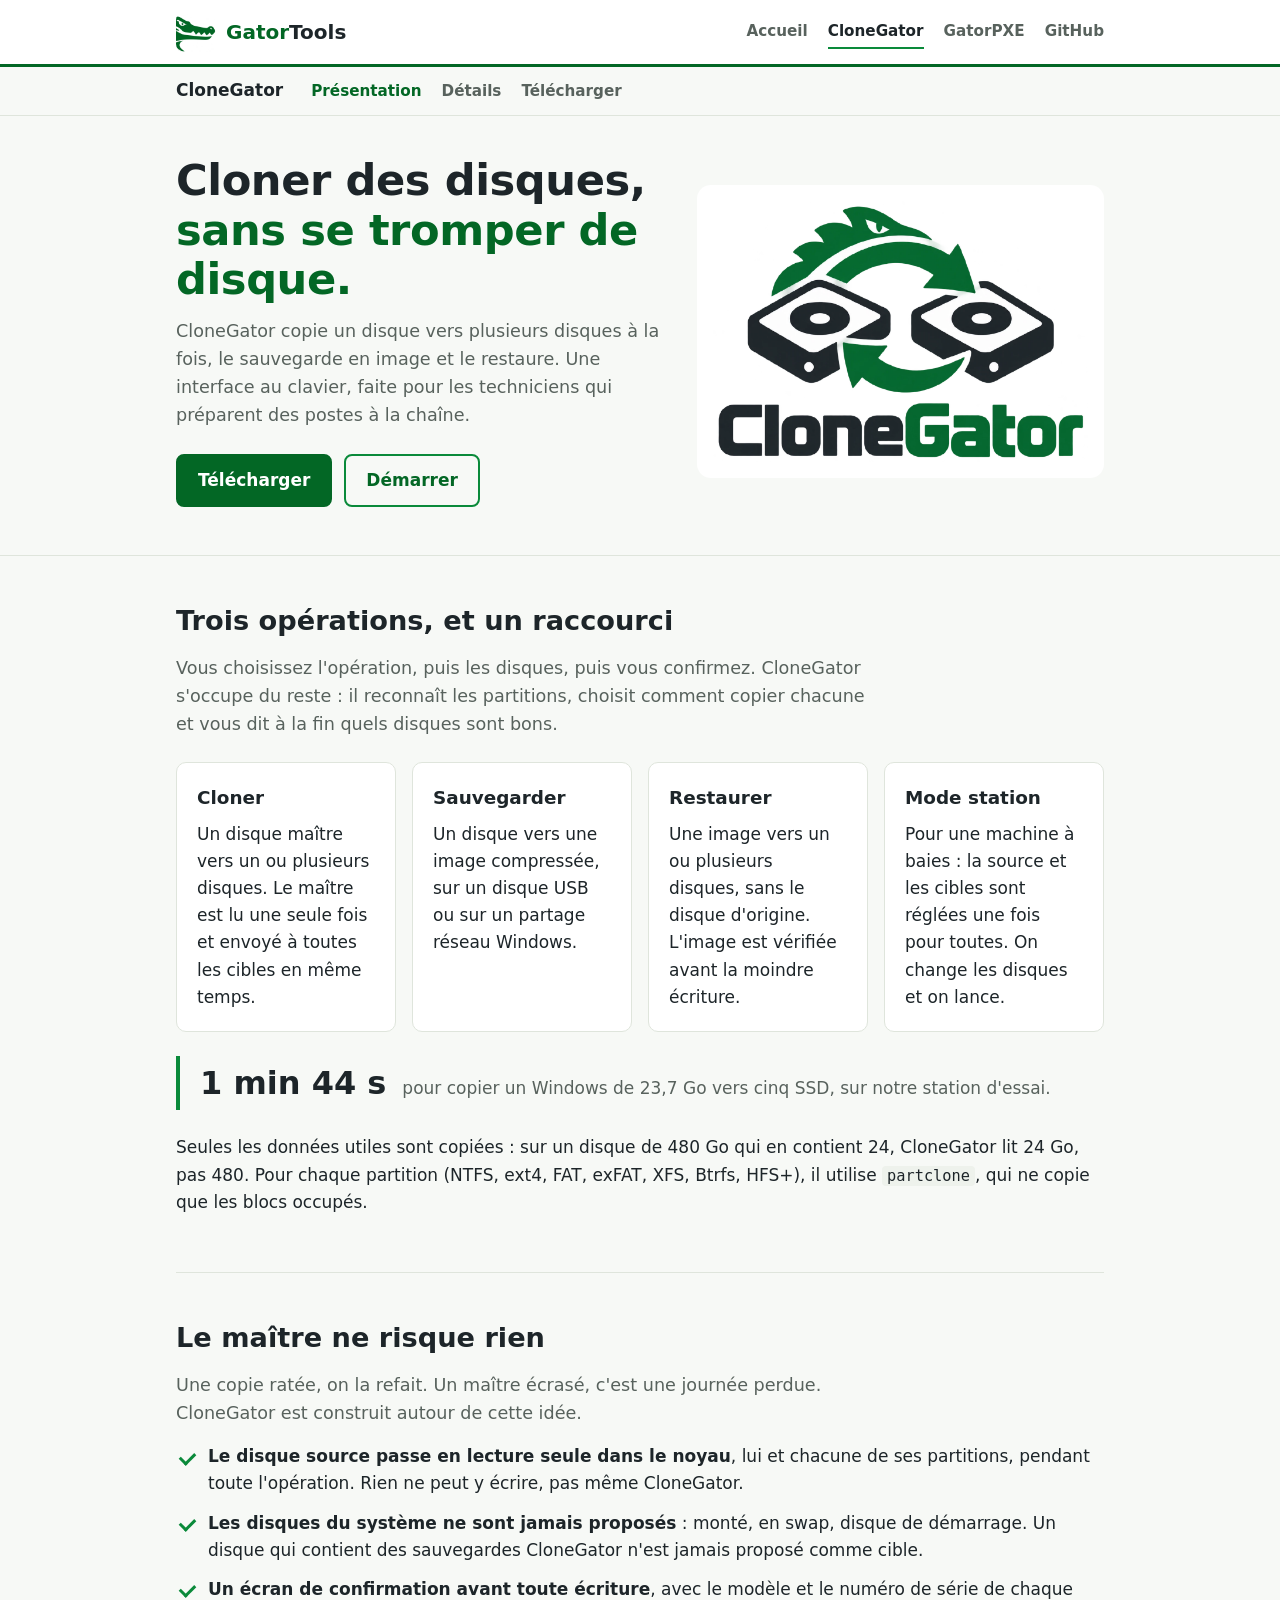
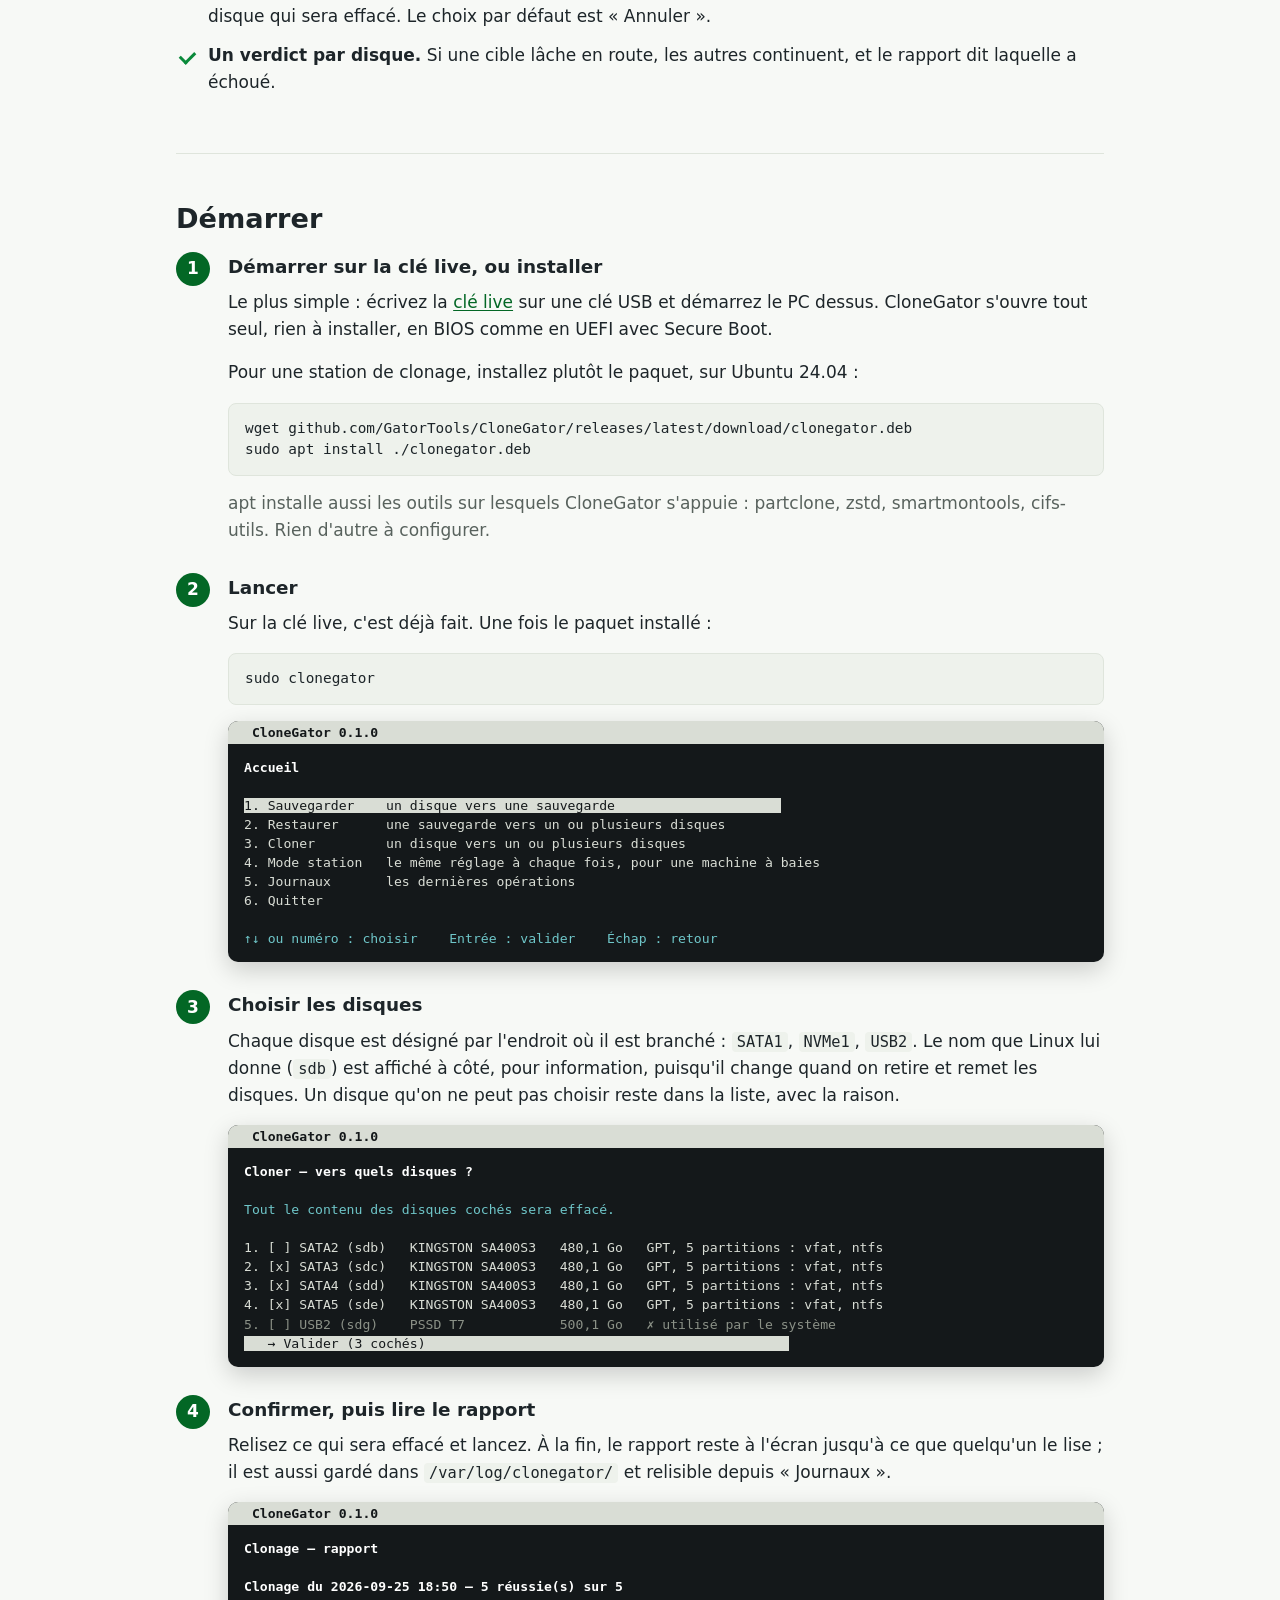
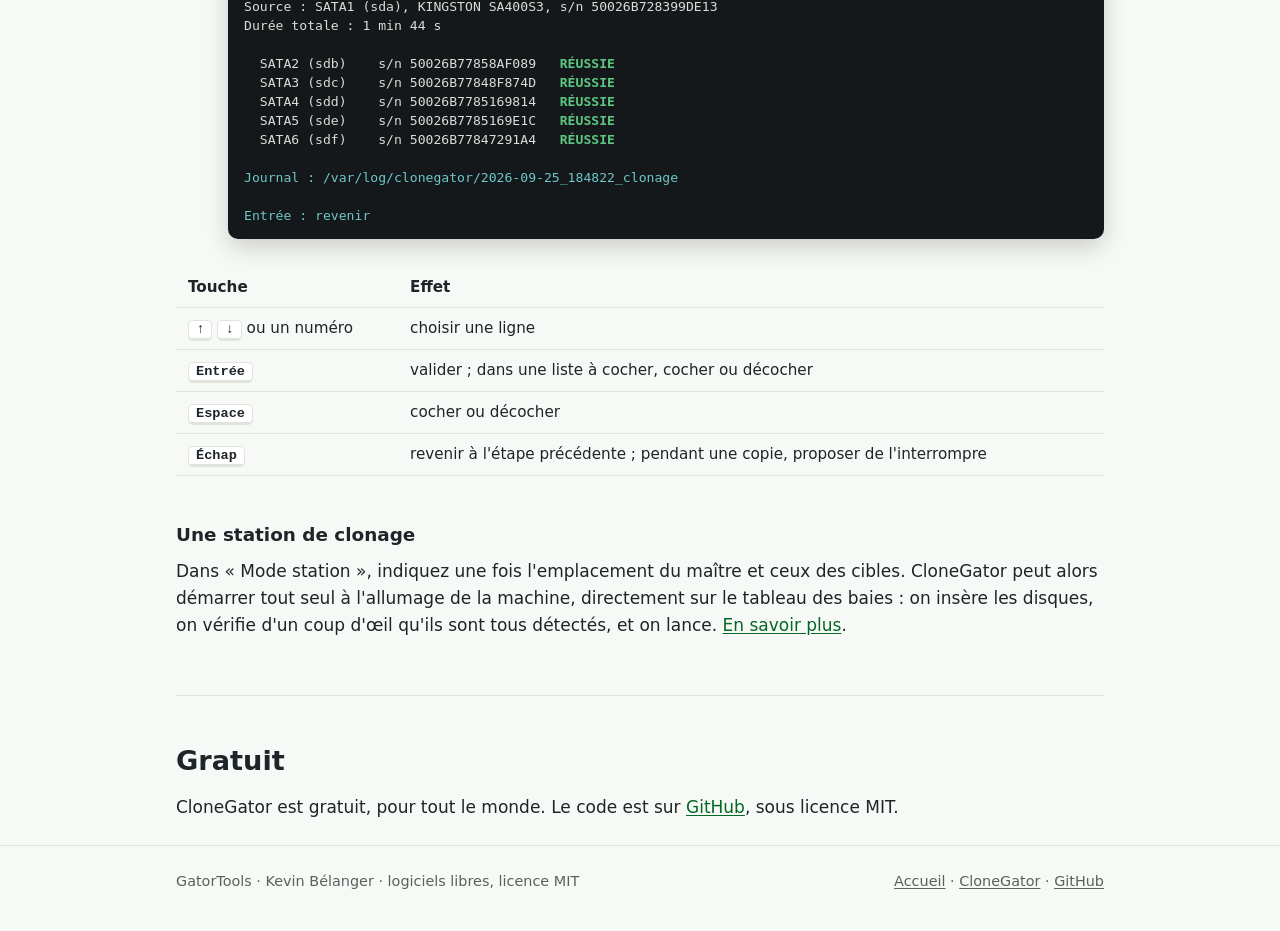
==== clonegator/index.html @ d568991c "Site de GatorTools : accueil de l'organisation et pages de CloneGator Reprend le site de CloneGator " ====
<!doctype html>
<html lang="fr">
<head>
  <meta charset="utf-8">
  <meta name="viewport" content="width=device-width, initial-scale=1">
  <title>CloneGator</title>
  <meta name="description" content="Cloner, sauvegarder et restaurer des disques sous Linux. Plusieurs cibles à la fois, seules les données utiles copiées, le disque source protégé en lecture seule. Gratuit.">
  <meta property="og:title" content="CloneGator">
  <meta property="og:description" content="Cloner, sauvegarder et restaurer des disques, sans se tromper de disque.">
  <meta property="og:image" content="https://gatortools.github.io/img/clonegator.png">
  <link rel="icon" href="../img/icone.png">
  <link rel="stylesheet" href="../style.css">
</head>
<body>

<header class="entete">
  <div class="conteneur">
    <a class="marque" href=".././"><img src="../img/icone.png" alt=""><span><span class="vert">Gator</span>Tools</span></a>
    <nav class="navigation">
      <a href=".././">Accueil</a>
      <a href="../clonegator/" aria-current="page">CloneGator</a>
      <a href=".././#gatorpxe">GatorPXE</a>
      <a href="https://github.com/GatorTools">GitHub</a>
    </nav>
  </div>
</header>
<div class="sous-nav">
  <div class="conteneur">
    <strong>CloneGator</strong>
    <a href="./" aria-current="page">Présentation</a>
    <a href="details.html">Détails</a>
    <a href="telecharger.html">Télécharger</a>
  </div>
</div>

<div class="accroche">
  <div class="conteneur">
    <div>
      <h1>Cloner des disques,<br><em>sans se tromper de disque.</em></h1>
      <p>CloneGator copie un disque vers plusieurs disques à la fois, le sauvegarde
      en image et le restaure. Une interface au clavier, faite pour les techniciens
      qui préparent des postes à la chaîne.</p>
      <div class="boutons">
        <a class="bouton plein" href="telecharger.html">Télécharger</a>
        <a class="bouton" href="#demarrer">Démarrer</a>
      </div>
    </div>
    <div class="plaque"><img src="../img/clonegator.png" width="640" height="445" alt="Logo de CloneGator : deux disques et une flèche circulaire, sous la crête d'un alligator"></div>
  </div>
</div>

<main class="conteneur">

  <section>
    <h2>Trois opérations, et un raccourci</h2>
    <p class="intro">Vous choisissez l'opération, puis les disques, puis vous confirmez.
    CloneGator s'occupe du reste : il reconnaît les partitions, choisit comment copier
    chacune et vous dit à la fin quels disques sont bons.</p>

    <div class="grille">
      <div class="carte">
        <h3>Cloner</h3>
        <p>Un disque maître vers un ou plusieurs disques. Le maître est lu une seule
        fois et envoyé à toutes les cibles en même temps.</p>
      </div>
      <div class="carte">
        <h3>Sauvegarder</h3>
        <p>Un disque vers une image compressée, sur un disque USB ou sur un partage
        réseau Windows.</p>
      </div>
      <div class="carte">
        <h3>Restaurer</h3>
        <p>Une image vers un ou plusieurs disques, sans le disque d'origine.
        L'image est vérifiée avant la moindre écriture.</p>
      </div>
      <div class="carte">
        <h3>Mode station</h3>
        <p>Pour une machine à baies : la source et les cibles sont réglées une fois
        pour toutes. On change les disques et on lance.</p>
      </div>
    </div>

    <div class="chiffre">
      <strong>1 min 44 s</strong>
      <span>pour copier un Windows de 23,7 Go vers cinq SSD, sur notre station d'essai.</span>
    </div>
    <p>Seules les données utiles sont copiées : sur un disque de 480 Go qui en contient 24,
    CloneGator lit 24 Go, pas 480. Pour chaque partition (NTFS, ext4, FAT, exFAT, XFS,
    Btrfs, HFS+), il utilise <code>partclone</code>, qui ne copie que les blocs occupés.</p>
  </section>

  <section>
    <h2>Le maître ne risque rien</h2>
    <p class="intro">Une copie ratée, on la refait. Un maître écrasé, c'est une journée
    perdue. CloneGator est construit autour de cette idée.</p>
    <ul class="garanties">
      <li><strong>Le disque source passe en lecture seule dans le noyau</strong>, lui et
      chacune de ses partitions, pendant toute l'opération. Rien ne peut y écrire, pas même
      CloneGator.</li>
      <li><strong>Les disques du système ne sont jamais proposés</strong> : monté, en swap,
      disque de démarrage. Un disque qui contient des sauvegardes CloneGator n'est jamais
      proposé comme cible.</li>
      <li><strong>Un écran de confirmation avant toute écriture</strong>, avec le modèle et
      le numéro de série de chaque disque qui sera effacé. Le choix par défaut est
      « Annuler ».</li>
      <li><strong>Un verdict par disque.</strong> Si une cible lâche en route, les autres
      continuent, et le rapport dit laquelle a échoué.</li>
    </ul>
  </section>

  <section id="demarrer">
    <h2>Démarrer</h2>
    <ol class="etapes">
      <li>
        <h3>Démarrer sur la clé live, ou installer</h3>
        <p>Le plus simple : écrivez la <a href="telecharger.html">clé live</a> sur une clé USB et
        démarrez le PC dessus. CloneGator s'ouvre tout seul, rien à installer, en BIOS comme en
        UEFI avec Secure Boot.</p>
        <p>Pour une station de clonage, installez plutôt le paquet, sur Ubuntu 24.04 :</p>
<pre><code>wget github.com/GatorTools/CloneGator/releases/latest/download/clonegator.deb
sudo apt install ./clonegator.deb</code></pre>
        <p class="doux">apt installe aussi les outils sur lesquels CloneGator s'appuie :
        partclone, zstd, smartmontools, cifs-utils. Rien d'autre à configurer.</p>
      </li>
      <li>
        <h3>Lancer</h3>
        <p>Sur la clé live, c'est déjà fait. Une fois le paquet installé :</p>
<pre><code>sudo clonegator</code></pre>
<figure>
<div class="terminal" role="img" aria-label="Écran d'accueil de CloneGator"><span class="bande"> CloneGator 0.1.0</span><span class="corps"><b>Accueil</b>

<span class="choisi">1. Sauvegarder    un disque vers une sauvegarde                     </span>
2. Restaurer      une sauvegarde vers un ou plusieurs disques
3. Cloner         un disque vers un ou plusieurs disques
4. Mode station   le même réglage à chaque fois, pour une machine à baies
5. Journaux       les dernières opérations
6. Quitter

<span class="aide">↑↓ ou numéro : choisir    Entrée : valider    Échap : retour</span></span></div>
</figure>
      </li>
      <li>
        <h3>Choisir les disques</h3>
        <p>Chaque disque est désigné par l'endroit où il est branché : <code>SATA1</code>,
        <code>NVMe1</code>, <code>USB2</code>. Le nom que Linux lui donne (<code>sdb</code>)
        est affiché à côté, pour information, puisqu'il change quand on retire et remet les
        disques. Un disque qu'on ne peut pas choisir reste dans la liste, avec la raison.</p>
<figure>
<div class="terminal" role="img" aria-label="Choix des disques cibles"><span class="bande"> CloneGator 0.1.0</span><span class="corps"><b>Cloner — vers quels disques ?</b>

<span class="aide">Tout le contenu des disques cochés sera effacé.</span>

1. [ ] SATA2 (sdb)   KINGSTON SA400S3   480,1 Go   GPT, 5 partitions : vfat, ntfs
2. [x] SATA3 (sdc)   KINGSTON SA400S3   480,1 Go   GPT, 5 partitions : vfat, ntfs
3. [x] SATA4 (sdd)   KINGSTON SA400S3   480,1 Go   GPT, 5 partitions : vfat, ntfs
4. [x] SATA5 (sde)   KINGSTON SA400S3   480,1 Go   GPT, 5 partitions : vfat, ntfs
<span class="non">5. [ ] USB2 (sdg)    PSSD T7            500,1 Go   ✗ utilisé par le système</span>
<span class="choisi">   → Valider (3 cochés)                                              </span></span></div>
</figure>
      </li>
      <li>
        <h3>Confirmer, puis lire le rapport</h3>
        <p>Relisez ce qui sera effacé et lancez. À la fin, le rapport reste à l'écran jusqu'à
        ce que quelqu'un le lise ; il est aussi gardé dans <code>/var/log/clonegator/</code>
        et relisible depuis « Journaux ».</p>
<figure>
<div class="terminal" role="img" aria-label="Rapport de fin de clonage"><span class="bande"> CloneGator 0.1.0</span><span class="corps"><b>Clonage — rapport</b>

<b>Clonage du 2026-09-25 18:50 — 5 réussie(s) sur 5</b>
Source : SATA1 (sda), KINGSTON SA400S3, s/n 50026B728399DE13
Durée totale : 1 min 44 s

  SATA2 (sdb)    s/n 50026B77858AF089   <span class="ok">RÉUSSIE</span>
  SATA3 (sdc)    s/n 50026B77848F874D   <span class="ok">RÉUSSIE</span>
  SATA4 (sdd)    s/n 50026B7785169814   <span class="ok">RÉUSSIE</span>
  SATA5 (sde)    s/n 50026B7785169E1C   <span class="ok">RÉUSSIE</span>
  SATA6 (sdf)    s/n 50026B77847291A4   <span class="ok">RÉUSSIE</span>

<span class="aide">Journal : /var/log/clonegator/2026-09-25_184822_clonage</span>

<span class="aide">Entrée : revenir</span></span></div>
</figure>
      </li>
    </ol>

    <div class="tableau touches">
      <table>
        <tr><th>Touche</th><th>Effet</th></tr>
        <tr><td><kbd>↑</kbd> <kbd>↓</kbd> ou un numéro</td><td>choisir une ligne</td></tr>
        <tr><td><kbd>Entrée</kbd></td><td>valider ; dans une liste à cocher, cocher ou décocher</td></tr>
        <tr><td><kbd>Espace</kbd></td><td>cocher ou décocher</td></tr>
        <tr><td><kbd>Échap</kbd></td><td>revenir à l'étape précédente ; pendant une copie, proposer de l'interrompre</td></tr>
      </table>
    </div>

    <h3>Une station de clonage</h3>
    <p>Dans « Mode station », indiquez une fois l'emplacement du maître et ceux des cibles.
    CloneGator peut alors démarrer tout seul à l'allumage de la machine, directement sur
    le tableau des baies : on insère les disques, on vérifie d'un coup d'œil qu'ils sont
    tous détectés, et on lance. <a href="details.html#station">En savoir plus</a>.</p>
  </section>

  <section>
    <h2>Gratuit</h2>
    <p>CloneGator est gratuit, pour tout le monde. Le code est sur
    <a href="https://github.com/GatorTools/CloneGator">GitHub</a>, sous licence MIT.</p>
  </section>

</main>

<footer class="pied">
  <div class="conteneur">
    <span>GatorTools · Kevin Bélanger · logiciels libres, licence MIT</span>
    <span><a href=".././">Accueil</a> · <a href="../clonegator/">CloneGator</a> · <a href="https://github.com/GatorTools">GitHub</a></span>
  </div>
</footer>

</body>
</html>
---- style.css ----
/* GatorTools — site de l'organisation. Sobre : les deux couleurs des logos. */

:root {
  --vert: #036725;
  --vert-texte: #036725;
  --vert-vif: #0a8a3a;
  --fonce: #1d2529;
  --fond: #f7f9f6;
  --carte: #ffffff;
  --texte: #1d2529;
  --doux: #58625d;
  --ligne: #dfe5dc;
  --code-fond: #eef2ec;
  --terminal: #14181a;
  --terminal-texte: #d9ddd5;
  --plaque: #ffffff;
  --largeur: 60rem;
  color-scheme: light;
}

@media (prefers-color-scheme: dark) {
  :root:not([data-theme="light"]) {
    --vert-texte: #5cc783;
    --vert-vif: #2fa85a;
    --fond: #101413;
    --carte: #171c1b;
    --texte: #e3e8e4;
    --doux: #9aa59e;
    --ligne: #27302d;
    --code-fond: #1c2220;
    --terminal: #0b0e0d;
    color-scheme: dark;
  }
}
:root[data-theme="dark"] {
  --vert-texte: #5cc783;
  --vert-vif: #2fa85a;
  --fond: #101413;
  --carte: #171c1b;
  --texte: #e3e8e4;
  --doux: #9aa59e;
  --ligne: #27302d;
  --code-fond: #1c2220;
  --terminal: #0b0e0d;
  color-scheme: dark;
}

* { box-sizing: border-box; }

html { -webkit-text-size-adjust: 100%; }

body {
  margin: 0;
  background: var(--fond);
  color: var(--texte);
  font: 17px/1.6 system-ui, -apple-system, "Segoe UI", Roboto, "Helvetica Neue", Arial, sans-serif;
}

a { color: var(--vert-texte); text-underline-offset: 2px; }
a:hover { text-decoration-thickness: 2px; }

img { max-width: 100%; height: auto; }

.conteneur {
  max-width: var(--largeur);
  margin: 0 auto;
  padding: 0 16px;
}

/* ------------------------------------------------------------- en-tête --- */

.entete {
  background: var(--carte);
  border-bottom: 3px solid var(--vert);
}
.entete .conteneur {
  display: flex;
  align-items: center;
  justify-content: space-between;
  flex-wrap: wrap;
  gap: 8px 24px;
  min-height: 64px;
  padding-top: 8px;
  padding-bottom: 8px;
}
.marque {
  display: flex;
  align-items: center;
  gap: 10px;
  color: var(--texte);
  text-decoration: none;
  font-weight: 800;
  font-size: 1.25rem;
}
.marque img { width: 40px; height: 40px; border-radius: 8px; background: var(--plaque); }
.marque .vert { color: var(--vert-texte); }

.navigation { display: flex; flex-wrap: wrap; gap: 4px 20px; }
.navigation a {
  color: var(--doux);
  text-decoration: none;
  font-weight: 600;
  font-size: 0.95rem;
  padding: 4px 0;
  border-bottom: 2px solid transparent;
}
.navigation a:hover { color: var(--texte); }
.navigation a[aria-current="page"] { color: var(--texte); border-bottom-color: var(--vert-vif); }

/* La barre d'un logiciel, sous l'en-tête : ses propres pages. */
.sous-nav { border-bottom: 1px solid var(--ligne); background: var(--fond); }
.sous-nav .conteneur { display: flex; flex-wrap: wrap; align-items: center; gap: 4px 20px; min-height: 48px; }
.sous-nav strong { margin-right: 8px; }
.sous-nav a { color: var(--doux); text-decoration: none; font-weight: 600; font-size: 0.95rem; }
.sous-nav a:hover, .sous-nav a[aria-current="page"] { color: var(--vert-texte); }

/* Les logos sont dessinés sur blanc : ils gardent leur plaque en mode sombre. */
.plaque { background: var(--plaque); border-radius: 14px; padding: 16px; }

/* ------------------------------------------------------------ accroche --- */

.accroche {
  padding: 40px 0 48px;
  border-bottom: 1px solid var(--ligne);
}
.accroche .conteneur {
  display: grid;
  grid-template-columns: 1.2fr 1fr;
  align-items: center;
  gap: 32px;
}
.accroche h1 {
  margin: 0 0 12px;
  font-size: clamp(2rem, 4.4vw, 2.7rem);
  line-height: 1.15;
  letter-spacing: -0.01em;
}
.accroche h1 em { font-style: normal; color: var(--vert-texte); }
.accroche p { margin: 0 0 24px; color: var(--doux); font-size: 1.1rem; max-width: 34rem; }
.accroche .plaque { justify-self: center; width: 100%; max-width: 440px; }
.accroche .plaque img { display: block; width: 100%; }

.boutons { display: flex; flex-wrap: wrap; gap: 12px; }
.bouton {
  display: inline-block;
  padding: 11px 20px;
  border-radius: 8px;
  font-weight: 700;
  text-decoration: none;
  border: 2px solid var(--vert-vif);
  color: var(--vert-texte);
}
.bouton.plein { background: var(--vert); border-color: var(--vert); color: #fff; }
.bouton:hover { filter: brightness(1.1); }

/* Les logiciels, sur l'accueil de l'organisation. */
.logiciels { display: grid; grid-template-columns: repeat(auto-fit, minmax(17rem, 1fr)); gap: 20px; margin: 24px 0; }
.logiciel { display: flex; flex-direction: column; }
.logiciel .plaque { display: grid; place-items: center; height: 190px; margin-bottom: 16px; }
.logiciel .plaque img { max-height: 158px; width: auto; }
.logiciel h3 { margin: 0 0 6px; font-size: 1.3rem; }
.logiciel p { flex: 1; }
.pastille.attente { background: var(--ligne); color: var(--doux); }

/* -------------------------------------------------------------- sections --- */

main { padding-bottom: 48px; }

section { padding: 48px 0 8px; }
section + section { border-top: 1px solid var(--ligne); margin-top: 32px; }

h2 { font-size: 1.7rem; line-height: 1.25; margin: 0 0 16px; }
h3 { font-size: 1.15rem; margin: 28px 0 8px; }
p, ul, ol, table { margin: 0 0 16px; }
.intro { font-size: 1.1rem; color: var(--doux); max-width: 44rem; }
.doux { color: var(--doux); }

.titre-page { padding: 40px 0 8px; }
.titre-page h1 { font-size: 2.2rem; margin: 0 0 8px; }

.grille {
  display: grid;
  grid-template-columns: repeat(auto-fit, minmax(12.5rem, 1fr));
  gap: 16px;
  margin: 24px 0;
}
.carte {
  background: var(--carte);
  border: 1px solid var(--ligne);
  border-radius: 10px;
  padding: 20px;
}
.carte h3 { margin-top: 0; }
.carte p:last-child { margin-bottom: 0; }

.chiffre {
  display: flex;
  flex-wrap: wrap;
  align-items: baseline;
  gap: 4px 16px;
  border-left: 4px solid var(--vert-vif);
  padding: 8px 0 8px 20px;
  margin: 24px 0;
}
.chiffre strong { font-size: 2rem; line-height: 1.2; }
.chiffre span { color: var(--doux); }

.garanties { list-style: none; padding: 0; }
.garanties li { position: relative; padding-left: 32px; margin-bottom: 12px; }
.garanties li::before {
  content: "";
  position: absolute;
  left: 4px;
  top: 0.5em;
  width: 12px;
  height: 7px;
  border-left: 3px solid var(--vert-vif);
  border-bottom: 3px solid var(--vert-vif);
  transform: rotate(-45deg);
}

/* ----------------------------------------------------------------- étapes --- */

.etapes { list-style: none; padding: 0; counter-reset: etape; }
.etapes > li {
  counter-increment: etape;
  position: relative;
  padding-left: 52px;
  margin-bottom: 28px;
}
.etapes > li::before {
  content: counter(etape);
  position: absolute;
  left: 0;
  top: 0;
  width: 34px;
  height: 34px;
  border-radius: 50%;
  background: var(--vert);
  color: #fff;
  font-weight: 800;
  display: grid;
  place-items: center;
}
.etapes h3 { margin: 4px 0 8px; }

/* ------------------------------------------------------------------ code --- */

code, pre, .terminal { font-family: ui-monospace, "Cascadia Mono", "DejaVu Sans Mono", Menlo, Consolas, monospace; }
code { background: var(--code-fond); padding: 1px 5px; border-radius: 4px; font-size: 0.9em; }
pre {
  background: var(--code-fond);
  border: 1px solid var(--ligne);
  border-radius: 8px;
  padding: 14px 16px;
  overflow-x: auto;
  font-size: 0.9rem;
  line-height: 1.5;
}
pre code { background: none; padding: 0; font-size: inherit; }

/* Un écran de CloneGator, tel que curses le dessine. */
.terminal {
  background: var(--terminal);
  color: var(--terminal-texte);
  border-radius: 10px;
  padding: 0 0 14px;
  margin: 16px 0 24px;
  font-size: 0.82rem;
  line-height: 1.45;
  overflow-x: auto;
  white-space: pre;
  box-shadow: 0 8px 24px rgba(0, 0, 0, 0.18);
}
.terminal .bande { display: block; background: var(--terminal-texte); color: var(--terminal); padding: 2px 16px; font-weight: 700; margin-bottom: 14px; }
.terminal .corps { display: block; padding: 0 16px; }
.terminal b { color: #fff; }
.terminal .ok { color: #5cc783; font-weight: 700; }
.terminal .non { color: #8b9187; }
.terminal .alerte { color: #e6c547; font-weight: 700; }
.terminal .choisi { background: var(--terminal-texte); color: var(--terminal); }
.terminal .aide { color: #6fc6c9; }
figure { margin: 0; }
figcaption { color: var(--doux); font-size: 0.9rem; margin-top: -12px; margin-bottom: 24px; }

/* ---------------------------------------------------------------- tableaux --- */

.tableau { overflow-x: auto; }
table { border-collapse: collapse; width: 100%; font-size: 0.95rem; }
th, td { text-align: left; padding: 8px 12px; border-bottom: 1px solid var(--ligne); vertical-align: top; }
th { font-weight: 700; }

.touches kbd {
  display: inline-block;
  min-width: 1.8em;
  text-align: center;
  padding: 1px 7px;
  border: 1px solid var(--ligne);
  border-bottom-width: 3px;
  border-radius: 5px;
  background: var(--carte);
  font: 600 0.85rem ui-monospace, Menlo, Consolas, monospace;
}

/* -------------------------------------------------------- page de détails --- */

.sommaire {
  background: var(--carte);
  border: 1px solid var(--ligne);
  border-radius: 10px;
  padding: 16px 20px;
  margin: 24px 0;
}
.sommaire ol { margin: 0; padding-left: 1.3em; columns: 2 14rem; column-gap: 32px; }
.sommaire li { margin: 2px 0; }

/* ---------------------------------------------------------- téléchargement --- */

.derniere {
  background: var(--carte);
  border: 1px solid var(--ligne);
  border-top: 4px solid var(--vert-vif);
  border-radius: 10px;
  padding: 24px;
  margin: 24px 0;
}
.derniere h2 { margin-bottom: 4px; }
.derniere .bouton.plein { color: #fff; }
.bouton.contour { color: var(--vert-texte); }

.versions { list-style: none; padding: 0; }
.versions > li { border-bottom: 1px solid var(--ligne); padding: 20px 0; }
.versions h3 { margin: 0 0 2px; font-size: 1.05rem; word-break: break-word; }
.versions .notes { margin-top: 12px; }
.versions .notes p, .versions .notes ul { margin-bottom: 10px; }
.pastille {
  display: inline-block;
  font-size: 0.75rem;
  font-weight: 700;
  padding: 1px 8px;
  border-radius: 999px;
  background: var(--vert);
  color: #fff;
  vertical-align: middle;
  margin-left: 6px;
}

/* ------------------------------------------------------------ pied de page --- */

.pied {
  border-top: 1px solid var(--ligne);
  padding: 24px 0 40px;
  color: var(--doux);
  font-size: 0.9rem;
}
.pied .conteneur { display: flex; flex-wrap: wrap; justify-content: space-between; gap: 8px 24px; }
.pied a { color: inherit; }

/* ------------------------------------------------------------- téléphone --- */

@media (max-width: 720px) {
  body { font-size: 16px; }
  .accroche { padding: 24px 0 40px; }
  .accroche .conteneur { grid-template-columns: 1fr; }
  .accroche .plaque { order: -1; max-width: 300px; }
  section { padding-top: 36px; }
  .etapes > li { padding-left: 44px; }
  .terminal { font-size: 0.72rem; }
}
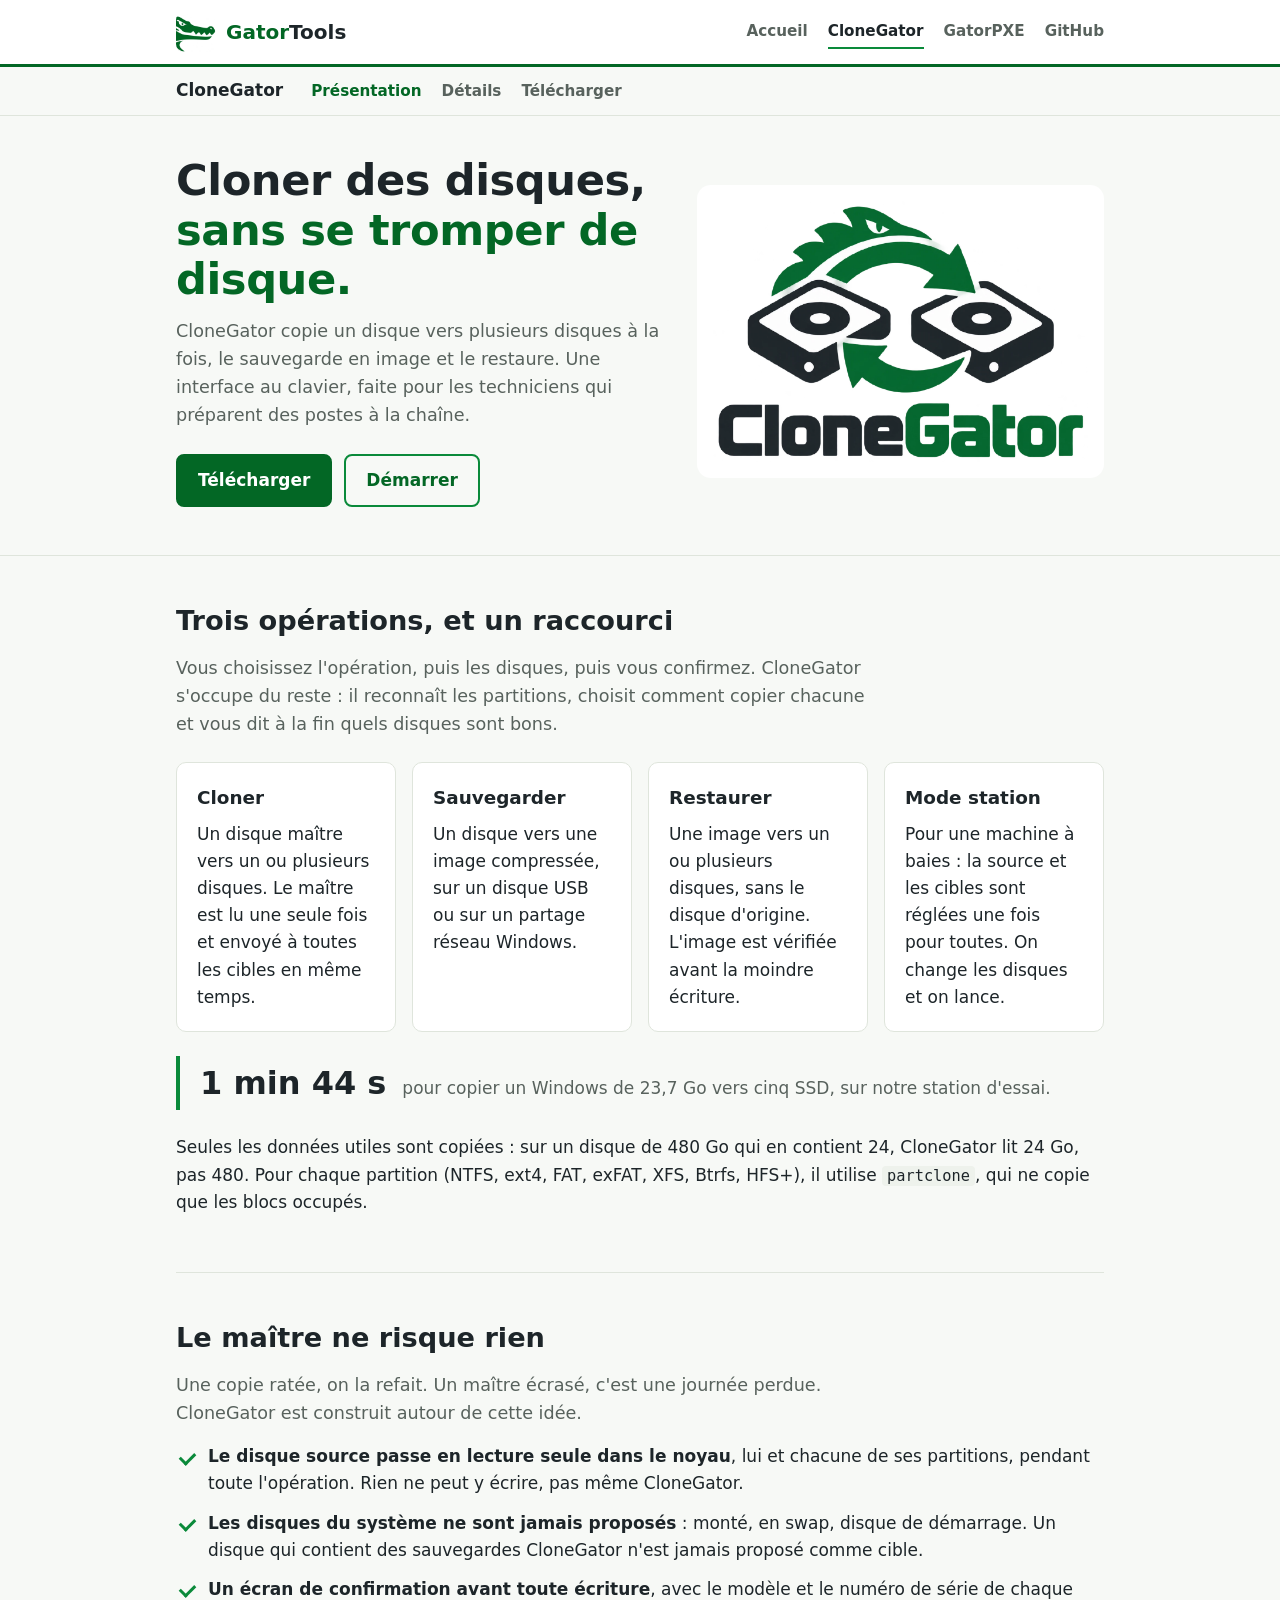
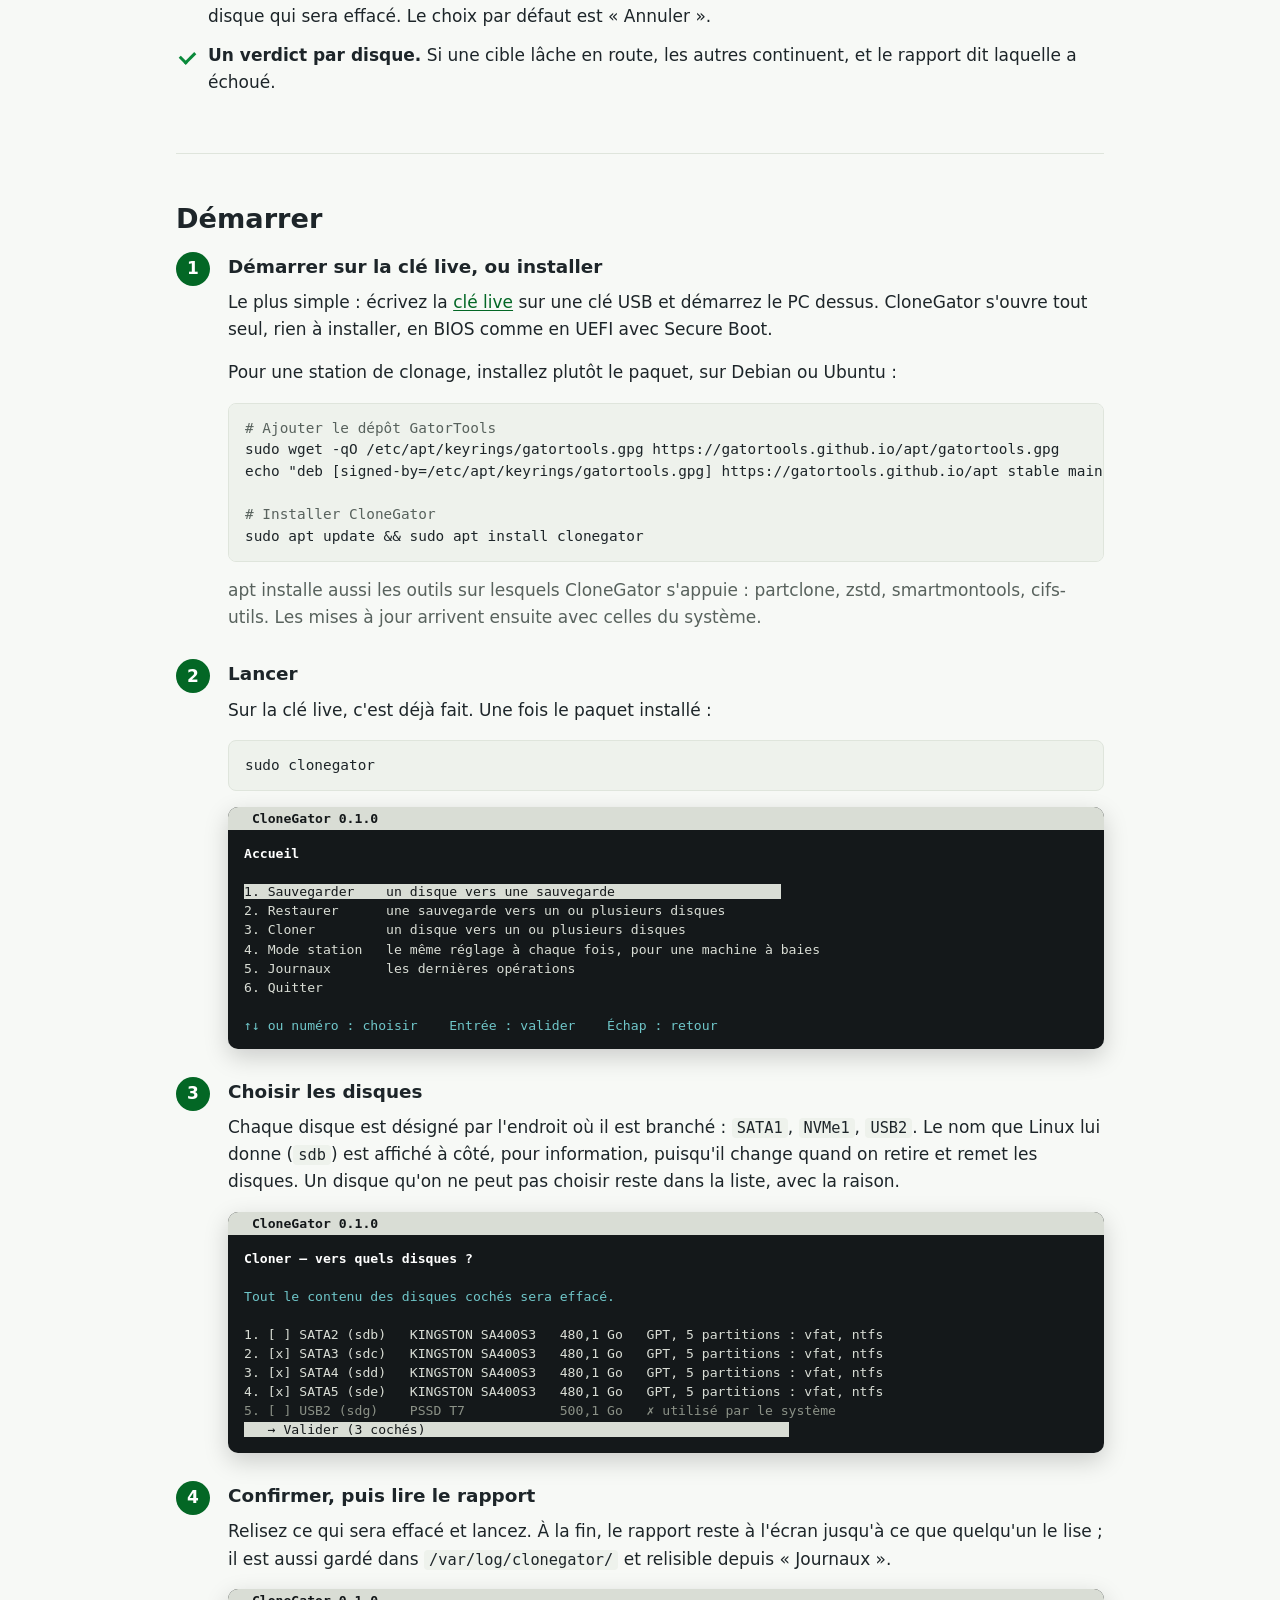
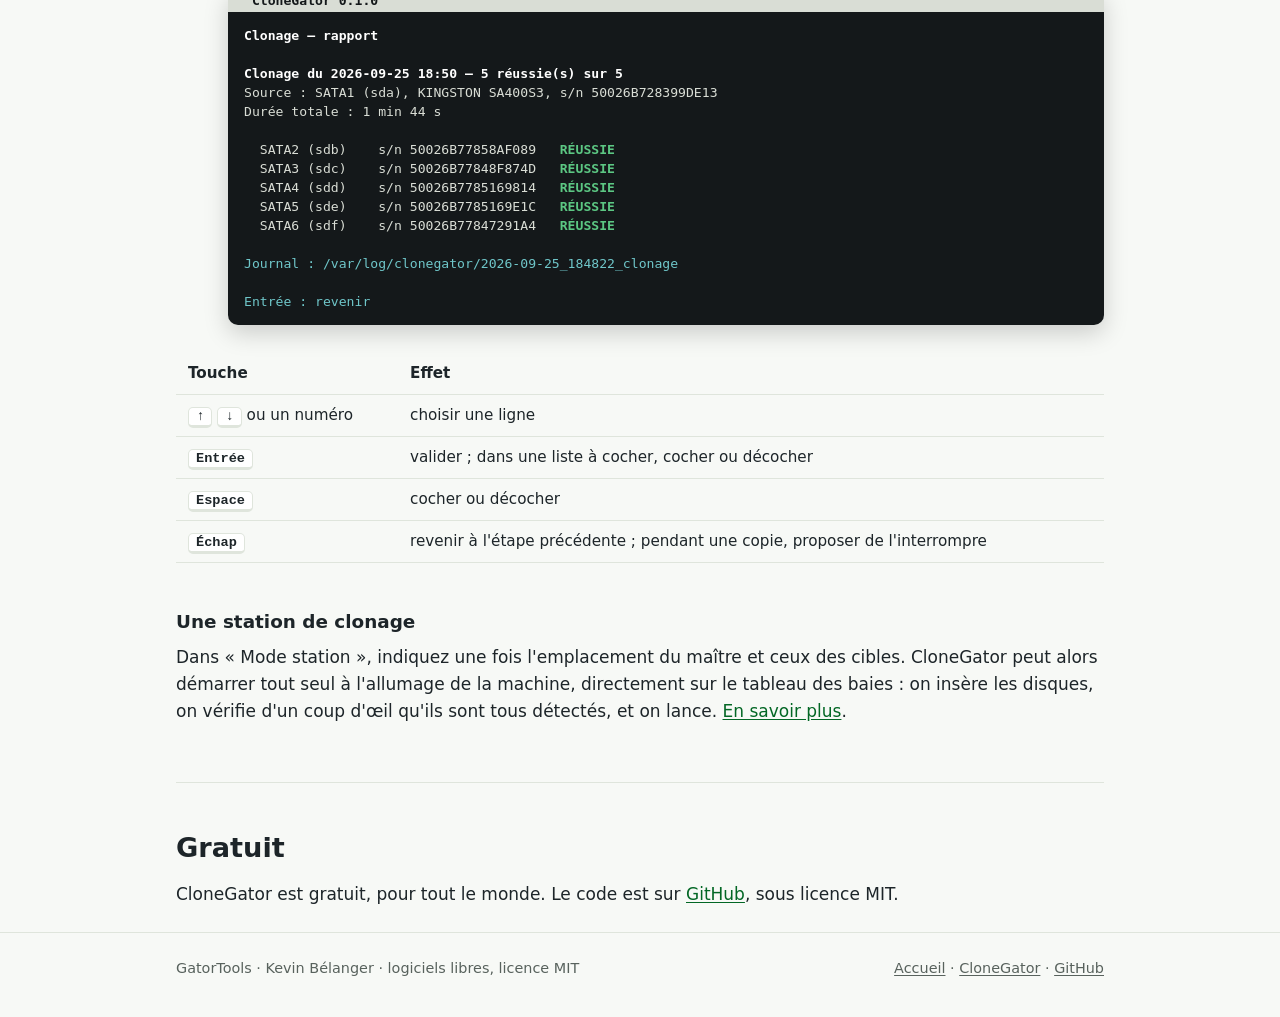
==== commit 23599d9b: "CloneGator, Démarrer : installer par le dépôt apt, en deux temps commentés ; retiré de l'accueil Co-" ====
--- a/clonegator/index.html
+++ b/clonegator/index.html
@@ -116,11 +116,16 @@
         <p>Le plus simple : écrivez la <a href="telecharger.html">clé live</a> sur une clé USB et
         démarrez le PC dessus. CloneGator s'ouvre tout seul, rien à installer, en BIOS comme en
         UEFI avec Secure Boot.</p>
-        <p>Pour une station de clonage, installez plutôt le paquet, sur Ubuntu 24.04 :</p>
-<pre><code>wget github.com/GatorTools/CloneGator/releases/latest/download/clonegator.deb
-sudo apt install ./clonegator.deb</code></pre>
+        <p>Pour une station de clonage, installez plutôt le paquet, sur Debian ou Ubuntu :</p>
+<pre><code><span class="commentaire"># Ajouter le dépôt GatorTools</span>
+sudo wget -qO /etc/apt/keyrings/gatortools.gpg https://gatortools.github.io/apt/gatortools.gpg
+echo "deb [signed-by=/etc/apt/keyrings/gatortools.gpg] https://gatortools.github.io/apt stable main" | sudo tee /etc/apt/sources.list.d/gatortools.list
+
+<span class="commentaire"># Installer CloneGator</span>
+sudo apt update &amp;&amp; sudo apt install clonegator</code></pre>
         <p class="doux">apt installe aussi les outils sur lesquels CloneGator s'appuie :
-        partclone, zstd, smartmontools, cifs-utils. Rien d'autre à configurer.</p>
+        partclone, zstd, smartmontools, cifs-utils. Les mises à jour arrivent ensuite avec celles
+        du système.</p>
       </li>
       <li>
         <h3>Lancer</h3>
--- a/style.css
+++ b/style.css
@@ -258,6 +258,7 @@
   line-height: 1.5;
 }
 pre code { background: none; padding: 0; font-size: inherit; }
+.commentaire { color: var(--doux); }
 
 /* Un écran de CloneGator, tel que curses le dessine. */
 .terminal {
@@ -290,7 +291,7 @@
 th, td { text-align: left; padding: 8px 12px; border-bottom: 1px solid var(--ligne); vertical-align: top; }
 th { font-weight: 700; }
 
-.touches kbd {
+kbd {
   display: inline-block;
   min-width: 1.8em;
   text-align: center;
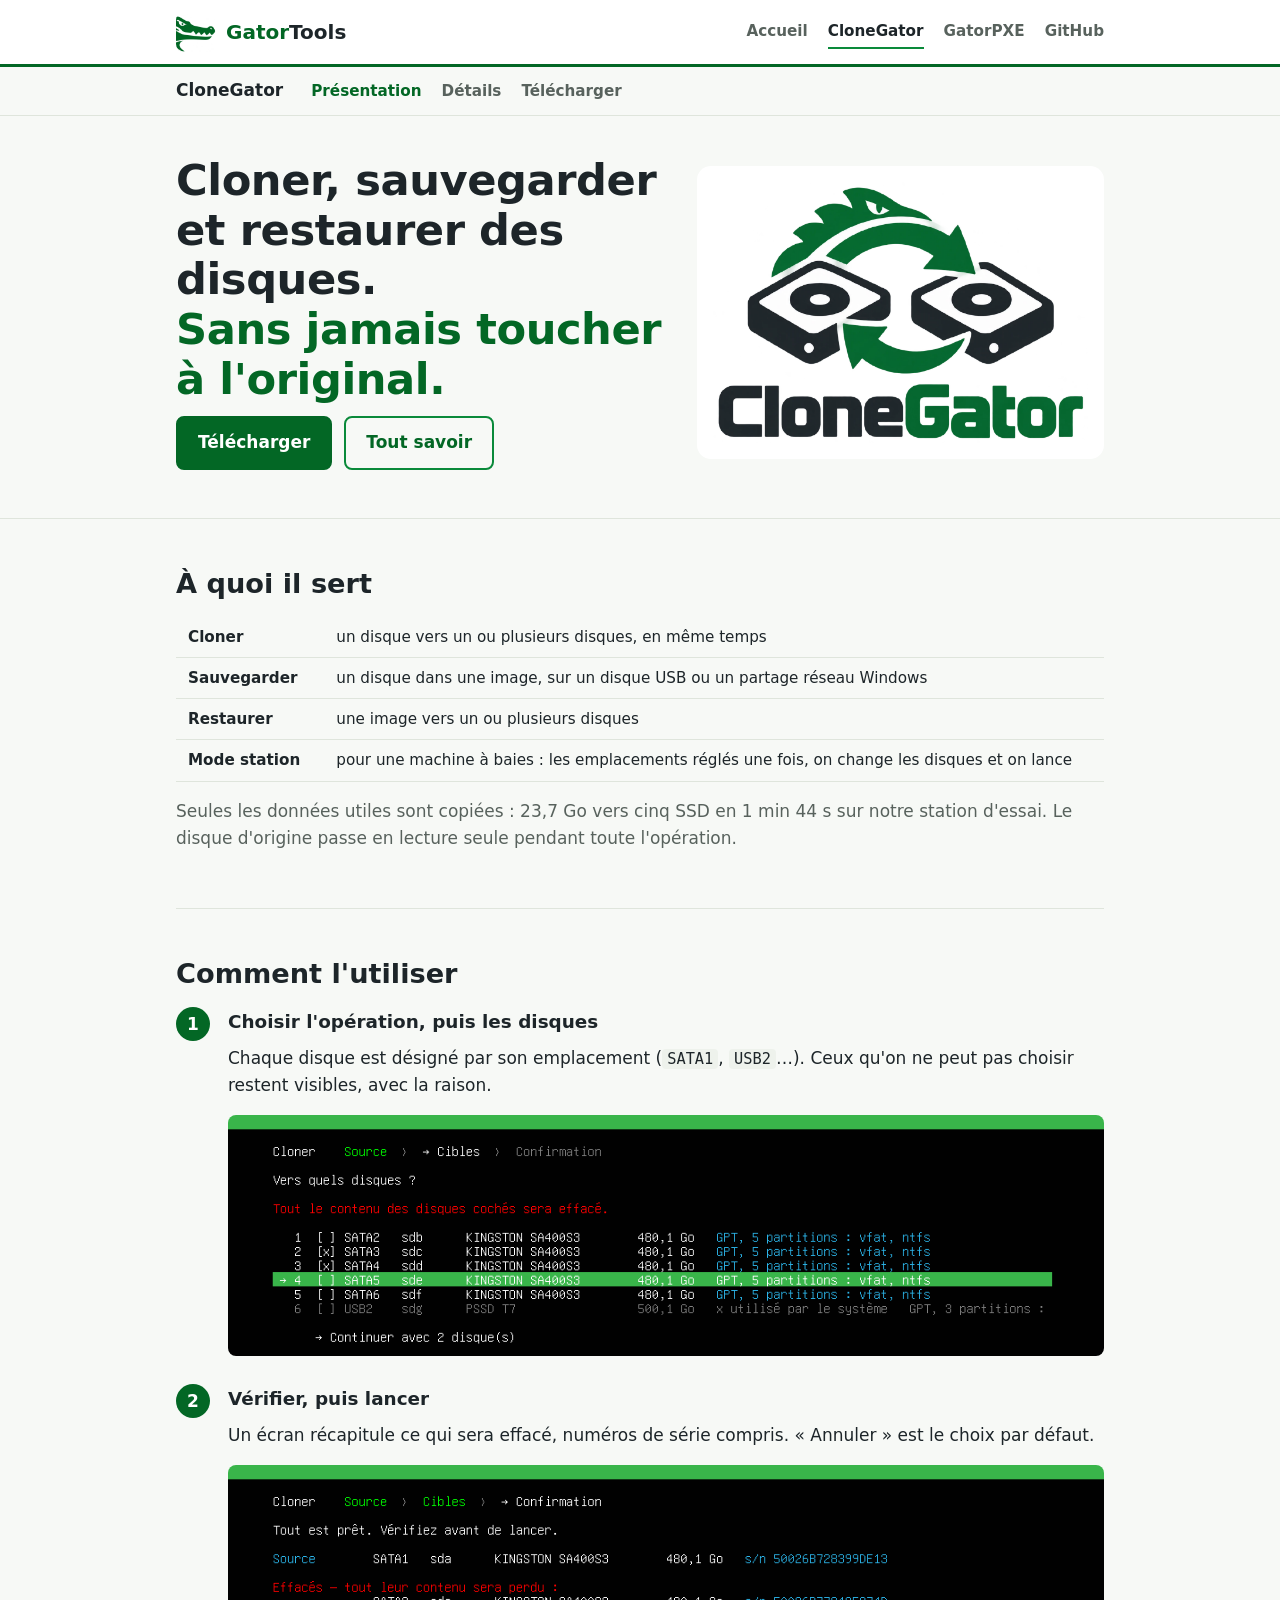
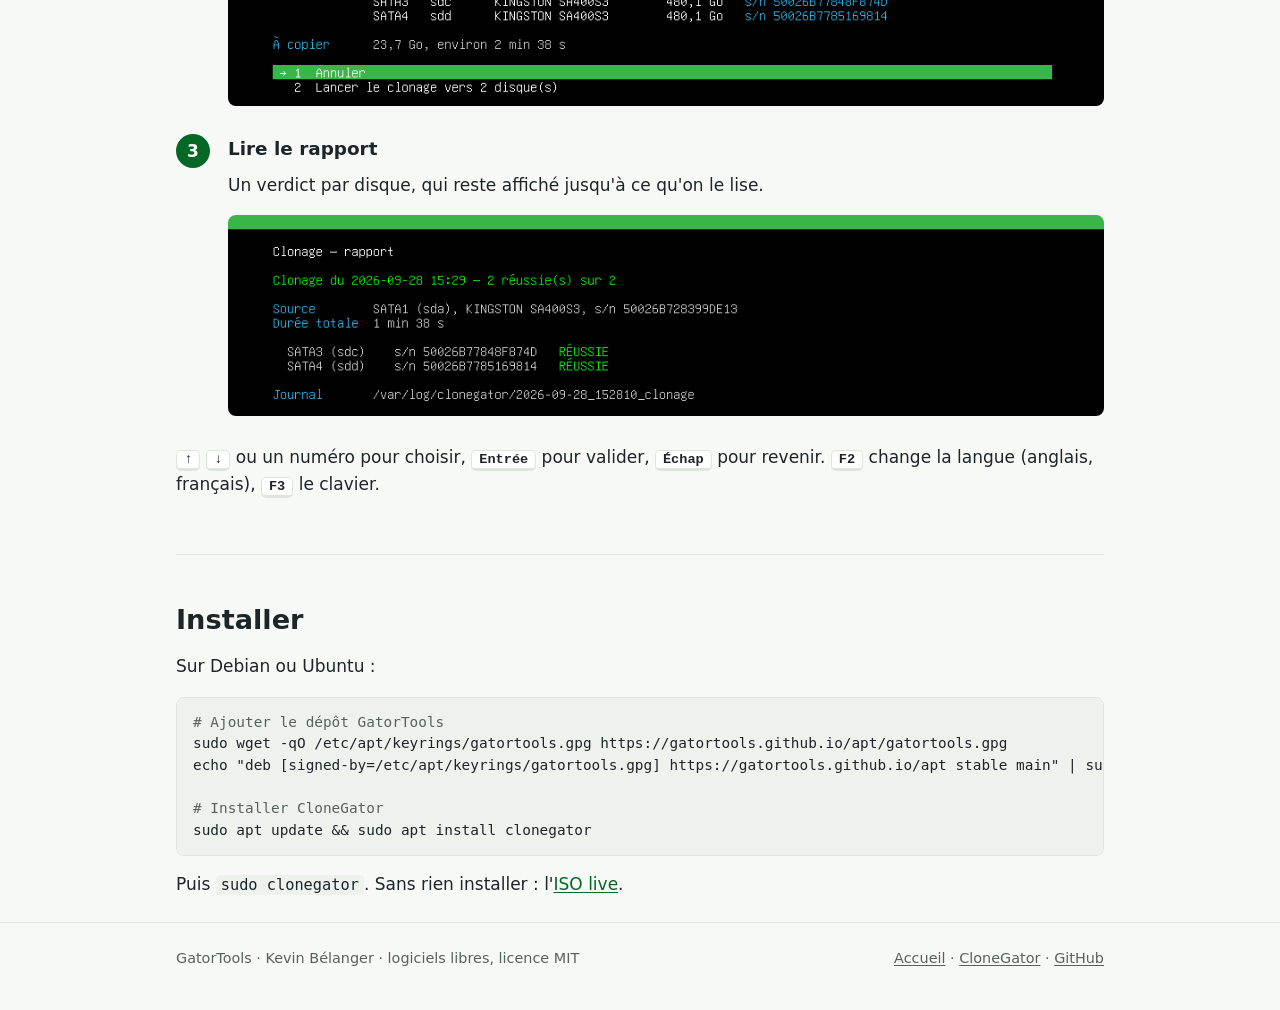
==== commit 9fb0020a: "CloneGator : présentation et téléchargement allégés Présentation : une phrase, à quoi il sert, comme" ====
--- a/clonegator/index.html
+++ b/clonegator/index.html
@@ -4,7 +4,7 @@
   <meta charset="utf-8">
   <meta name="viewport" content="width=device-width, initial-scale=1">
   <title>CloneGator</title>
-  <meta name="description" content="Cloner, sauvegarder et restaurer des disques sous Linux. Plusieurs cibles à la fois, seules les données utiles copiées, le disque source protégé en lecture seule. Gratuit.">
+  <meta name="description" content="CloneGator clone, sauvegarde et restaure des disques, vers plusieurs disques à la fois, sans jamais écrire sur le disque d'origine. Gratuit.">
   <meta property="og:title" content="CloneGator">
   <meta property="og:description" content="Cloner, sauvegarder et restaurer des disques, sans se tromper de disque.">
   <meta property="og:image" content="https://gatortools.github.io/img/clonegator.png">
@@ -36,179 +36,70 @@
 <div class="accroche">
   <div class="conteneur">
     <div>
-      <h1>Cloner des disques,<br><em>sans se tromper de disque.</em></h1>
-      <p>CloneGator copie un disque vers plusieurs disques à la fois, le sauvegarde
-      en image et le restaure. Une interface au clavier, faite pour les techniciens
-      qui préparent des postes à la chaîne.</p>
+      <h1>Cloner, sauvegarder et restaurer des disques.<br><em>Sans jamais toucher à l'original.</em></h1>
       <div class="boutons">
         <a class="bouton plein" href="telecharger.html">Télécharger</a>
-        <a class="bouton" href="#demarrer">Démarrer</a>
+        <a class="bouton" href="details.html">Tout savoir</a>
       </div>
     </div>
-    <div class="plaque"><img src="../img/clonegator.png" width="640" height="445" alt="Logo de CloneGator : deux disques et une flèche circulaire, sous la crête d'un alligator"></div>
+    <div class="plaque"><img src="../img/clonegator.png" width="640" height="445" alt="Logo de CloneGator"></div>
   </div>
 </div>
 
 <main class="conteneur">
 
   <section>
-    <h2>Trois opérations, et un raccourci</h2>
-    <p class="intro">Vous choisissez l'opération, puis les disques, puis vous confirmez.
-    CloneGator s'occupe du reste : il reconnaît les partitions, choisit comment copier
-    chacune et vous dit à la fin quels disques sont bons.</p>
-
-    <div class="grille">
-      <div class="carte">
-        <h3>Cloner</h3>
-        <p>Un disque maître vers un ou plusieurs disques. Le maître est lu une seule
-        fois et envoyé à toutes les cibles en même temps.</p>
-      </div>
-      <div class="carte">
-        <h3>Sauvegarder</h3>
-        <p>Un disque vers une image compressée, sur un disque USB ou sur un partage
-        réseau Windows.</p>
-      </div>
-      <div class="carte">
-        <h3>Restaurer</h3>
-        <p>Une image vers un ou plusieurs disques, sans le disque d'origine.
-        L'image est vérifiée avant la moindre écriture.</p>
-      </div>
-      <div class="carte">
-        <h3>Mode station</h3>
-        <p>Pour une machine à baies : la source et les cibles sont réglées une fois
-        pour toutes. On change les disques et on lance.</p>
-      </div>
+    <h2>À quoi il sert</h2>
+    <div class="tableau">
+      <table class="resume">
+        <tr><th>Cloner</th><td>un disque vers un ou plusieurs disques, en même temps</td></tr>
+        <tr><th>Sauvegarder</th><td>un disque dans une image, sur un disque USB ou un partage réseau Windows</td></tr>
+        <tr><th>Restaurer</th><td>une image vers un ou plusieurs disques</td></tr>
+        <tr><th>Mode station</th><td>pour une machine à baies : les emplacements réglés une fois, on change les disques et on lance</td></tr>
+      </table>
     </div>
-
-    <div class="chiffre">
-      <strong>1 min 44 s</strong>
-      <span>pour copier un Windows de 23,7 Go vers cinq SSD, sur notre station d'essai.</span>
-    </div>
-    <p>Seules les données utiles sont copiées : sur un disque de 480 Go qui en contient 24,
-    CloneGator lit 24 Go, pas 480. Pour chaque partition (NTFS, ext4, FAT, exFAT, XFS,
-    Btrfs, HFS+), il utilise <code>partclone</code>, qui ne copie que les blocs occupés.</p>
+    <p class="doux">Seules les données utiles sont copiées : 23,7 Go vers cinq SSD en 1 min 44 s sur
+    notre station d'essai. Le disque d'origine passe en lecture seule pendant toute l'opération.</p>
   </section>
 
   <section>
-    <h2>Le maître ne risque rien</h2>
-    <p class="intro">Une copie ratée, on la refait. Un maître écrasé, c'est une journée
-    perdue. CloneGator est construit autour de cette idée.</p>
-    <ul class="garanties">
-      <li><strong>Le disque source passe en lecture seule dans le noyau</strong>, lui et
-      chacune de ses partitions, pendant toute l'opération. Rien ne peut y écrire, pas même
-      CloneGator.</li>
-      <li><strong>Les disques du système ne sont jamais proposés</strong> : monté, en swap,
-      disque de démarrage. Un disque qui contient des sauvegardes CloneGator n'est jamais
-      proposé comme cible.</li>
-      <li><strong>Un écran de confirmation avant toute écriture</strong>, avec le modèle et
-      le numéro de série de chaque disque qui sera effacé. Le choix par défaut est
-      « Annuler ».</li>
-      <li><strong>Un verdict par disque.</strong> Si une cible lâche en route, les autres
-      continuent, et le rapport dit laquelle a échoué.</li>
-    </ul>
+    <h2>Comment l'utiliser</h2>
+    <ol class="etapes">
+      <li>
+        <h3>Choisir l'opération, puis les disques</h3>
+        <p>Chaque disque est désigné par son emplacement (<code>SATA1</code>, <code>USB2</code>…).
+        Ceux qu'on ne peut pas choisir restent visibles, avec la raison.</p>
+        <img class="capture" src="../img/clonegator-ecran-cibles.png" width="980" height="270"
+             alt="Choix des disques cibles d'un clonage">
+      </li>
+      <li>
+        <h3>Vérifier, puis lancer</h3>
+        <p>Un écran récapitule ce qui sera effacé, numéros de série compris. « Annuler » est le choix par défaut.</p>
+        <img class="capture" src="../img/clonegator-ecran-confirmation.png" width="980" height="270"
+             alt="Écran de confirmation d'un clonage">
+      </li>
+      <li>
+        <h3>Lire le rapport</h3>
+        <p>Un verdict par disque, qui reste affiché jusqu'à ce qu'on le lise.</p>
+        <img class="capture" src="../img/clonegator-ecran-rapport.png" width="980" height="225"
+             alt="Rapport d'un clonage réussi">
+      </li>
+    </ol>
+    <p class="touches"><kbd>↑</kbd> <kbd>↓</kbd> ou un numéro pour choisir, <kbd>Entrée</kbd> pour valider,
+    <kbd>Échap</kbd> pour revenir. <kbd>F2</kbd> change la langue (anglais, français),
+    <kbd>F3</kbd> le clavier.</p>
   </section>
 
-  <section id="demarrer">
-    <h2>Démarrer</h2>
-    <ol class="etapes">
-      <li>
-        <h3>Démarrer sur la clé live, ou installer</h3>
-        <p>Le plus simple : écrivez la <a href="telecharger.html">clé live</a> sur une clé USB et
-        démarrez le PC dessus. CloneGator s'ouvre tout seul, rien à installer, en BIOS comme en
-        UEFI avec Secure Boot.</p>
-        <p>Pour une station de clonage, installez plutôt le paquet, sur Debian ou Ubuntu :</p>
+  <section id="installer">
+    <h2>Installer</h2>
+    <p>Sur Debian ou Ubuntu :</p>
 <pre><code><span class="commentaire"># Ajouter le dépôt GatorTools</span>
 sudo wget -qO /etc/apt/keyrings/gatortools.gpg https://gatortools.github.io/apt/gatortools.gpg
 echo "deb [signed-by=/etc/apt/keyrings/gatortools.gpg] https://gatortools.github.io/apt stable main" | sudo tee /etc/apt/sources.list.d/gatortools.list
 
 <span class="commentaire"># Installer CloneGator</span>
 sudo apt update &amp;&amp; sudo apt install clonegator</code></pre>
-        <p class="doux">apt installe aussi les outils sur lesquels CloneGator s'appuie :
-        partclone, zstd, smartmontools, cifs-utils. Les mises à jour arrivent ensuite avec celles
-        du système.</p>
-      </li>
-      <li>
-        <h3>Lancer</h3>
-        <p>Sur la clé live, c'est déjà fait. Une fois le paquet installé :</p>
-<pre><code>sudo clonegator</code></pre>
-<figure>
-<div class="terminal" role="img" aria-label="Écran d'accueil de CloneGator"><span class="bande"> CloneGator 0.1.0</span><span class="corps"><b>Accueil</b>
-
-<span class="choisi">1. Sauvegarder    un disque vers une sauvegarde                     </span>
-2. Restaurer      une sauvegarde vers un ou plusieurs disques
-3. Cloner         un disque vers un ou plusieurs disques
-4. Mode station   le même réglage à chaque fois, pour une machine à baies
-5. Journaux       les dernières opérations
-6. Quitter
-
-<span class="aide">↑↓ ou numéro : choisir    Entrée : valider    Échap : retour</span></span></div>
-</figure>
-      </li>
-      <li>
-        <h3>Choisir les disques</h3>
-        <p>Chaque disque est désigné par l'endroit où il est branché : <code>SATA1</code>,
-        <code>NVMe1</code>, <code>USB2</code>. Le nom que Linux lui donne (<code>sdb</code>)
-        est affiché à côté, pour information, puisqu'il change quand on retire et remet les
-        disques. Un disque qu'on ne peut pas choisir reste dans la liste, avec la raison.</p>
-<figure>
-<div class="terminal" role="img" aria-label="Choix des disques cibles"><span class="bande"> CloneGator 0.1.0</span><span class="corps"><b>Cloner — vers quels disques ?</b>
-
-<span class="aide">Tout le contenu des disques cochés sera effacé.</span>
-
-1. [ ] SATA2 (sdb)   KINGSTON SA400S3   480,1 Go   GPT, 5 partitions : vfat, ntfs
-2. [x] SATA3 (sdc)   KINGSTON SA400S3   480,1 Go   GPT, 5 partitions : vfat, ntfs
-3. [x] SATA4 (sdd)   KINGSTON SA400S3   480,1 Go   GPT, 5 partitions : vfat, ntfs
-4. [x] SATA5 (sde)   KINGSTON SA400S3   480,1 Go   GPT, 5 partitions : vfat, ntfs
-<span class="non">5. [ ] USB2 (sdg)    PSSD T7            500,1 Go   ✗ utilisé par le système</span>
-<span class="choisi">   → Valider (3 cochés)                                              </span></span></div>
-</figure>
-      </li>
-      <li>
-        <h3>Confirmer, puis lire le rapport</h3>
-        <p>Relisez ce qui sera effacé et lancez. À la fin, le rapport reste à l'écran jusqu'à
-        ce que quelqu'un le lise ; il est aussi gardé dans <code>/var/log/clonegator/</code>
-        et relisible depuis « Journaux ».</p>
-<figure>
-<div class="terminal" role="img" aria-label="Rapport de fin de clonage"><span class="bande"> CloneGator 0.1.0</span><span class="corps"><b>Clonage — rapport</b>
-
-<b>Clonage du 2026-09-25 18:50 — 5 réussie(s) sur 5</b>
-Source : SATA1 (sda), KINGSTON SA400S3, s/n 50026B728399DE13
-Durée totale : 1 min 44 s
-
-  SATA2 (sdb)    s/n 50026B77858AF089   <span class="ok">RÉUSSIE</span>
-  SATA3 (sdc)    s/n 50026B77848F874D   <span class="ok">RÉUSSIE</span>
-  SATA4 (sdd)    s/n 50026B7785169814   <span class="ok">RÉUSSIE</span>
-  SATA5 (sde)    s/n 50026B7785169E1C   <span class="ok">RÉUSSIE</span>
-  SATA6 (sdf)    s/n 50026B77847291A4   <span class="ok">RÉUSSIE</span>
-
-<span class="aide">Journal : /var/log/clonegator/2026-09-25_184822_clonage</span>
-
-<span class="aide">Entrée : revenir</span></span></div>
-</figure>
-      </li>
-    </ol>
-
-    <div class="tableau touches">
-      <table>
-        <tr><th>Touche</th><th>Effet</th></tr>
-        <tr><td><kbd>↑</kbd> <kbd>↓</kbd> ou un numéro</td><td>choisir une ligne</td></tr>
-        <tr><td><kbd>Entrée</kbd></td><td>valider ; dans une liste à cocher, cocher ou décocher</td></tr>
-        <tr><td><kbd>Espace</kbd></td><td>cocher ou décocher</td></tr>
-        <tr><td><kbd>Échap</kbd></td><td>revenir à l'étape précédente ; pendant une copie, proposer de l'interrompre</td></tr>
-      </table>
-    </div>
-
-    <h3>Une station de clonage</h3>
-    <p>Dans « Mode station », indiquez une fois l'emplacement du maître et ceux des cibles.
-    CloneGator peut alors démarrer tout seul à l'allumage de la machine, directement sur
-    le tableau des baies : on insère les disques, on vérifie d'un coup d'œil qu'ils sont
-    tous détectés, et on lance. <a href="details.html#station">En savoir plus</a>.</p>
-  </section>
-
-  <section>
-    <h2>Gratuit</h2>
-    <p>CloneGator est gratuit, pour tout le monde. Le code est sur
-    <a href="https://github.com/GatorTools/CloneGator">GitHub</a>, sous licence MIT.</p>
+    <p>Puis <code>sudo clonegator</code>. Sans rien installer : l'<a href="telecharger.html">ISO live</a>.</p>
   </section>
 
 </main>
--- a/style.css
+++ b/style.css
@@ -368,3 +368,14 @@
   .etapes > li { padding-left: 44px; }
   .terminal { font-size: 0.72rem; }
 }
+
+/* Une capture d'écran de l'interface. */
+.capture { display: block; width: 100%; height: auto; border-radius: 8px; margin: 8px 0 4px; }
+.resume th { white-space: nowrap; width: 1%; padding-right: 24px; }
+
+/* Les façons d'obtenir un logiciel, de la recommandée aux autres. */
+.choix { padding-top: 32px; }
+.choix + .choix { border-top: 1px solid var(--ligne); margin-top: 24px; }
+.choix h2 { font-size: 1.35rem; }
+.choix.recommande { border-left: 4px solid var(--vert-vif); padding-left: 20px; }
+details.notes summary { cursor: pointer; color: var(--doux); }
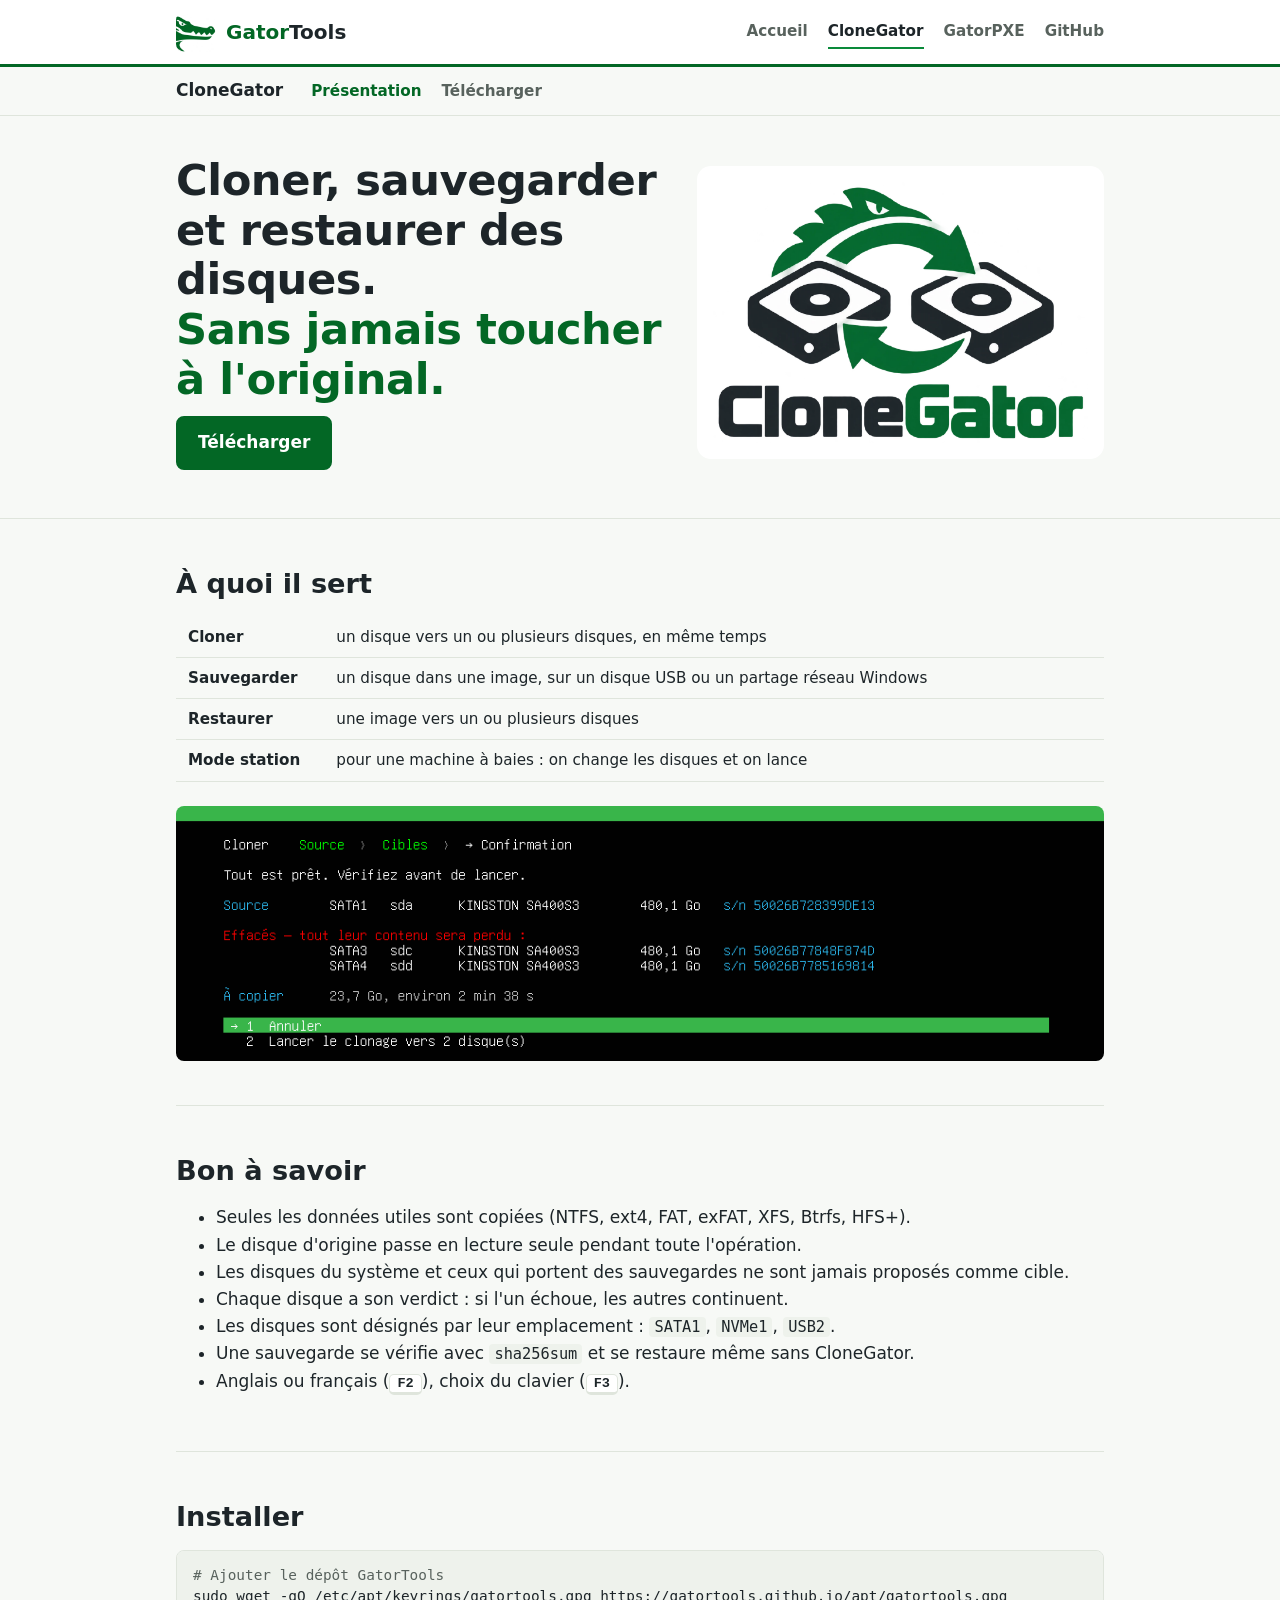
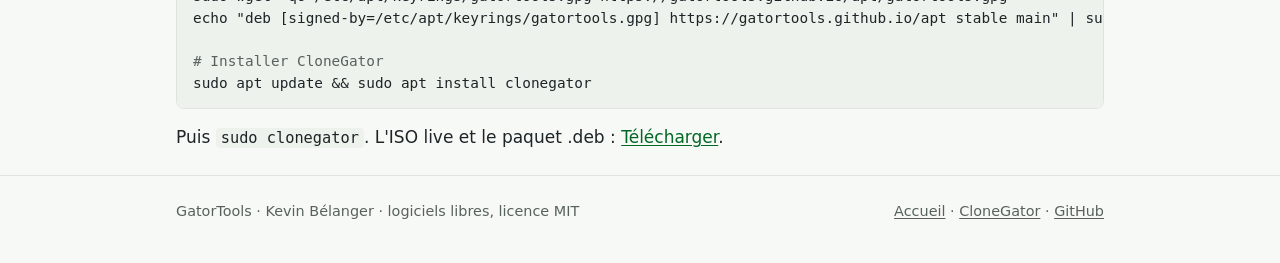
==== commit 628028cb: "CloneGator : présentation et détails fusionnés en une page minimale Détails redirige vers la présent" ====
--- a/clonegator/index.html
+++ b/clonegator/index.html
@@ -28,7 +28,6 @@
   <div class="conteneur">
     <strong>CloneGator</strong>
     <a href="./" aria-current="page">Présentation</a>
-    <a href="details.html">Détails</a>
     <a href="telecharger.html">Télécharger</a>
   </div>
 </div>
@@ -39,7 +38,6 @@
       <h1>Cloner, sauvegarder et restaurer des disques.<br><em>Sans jamais toucher à l'original.</em></h1>
       <div class="boutons">
         <a class="bouton plein" href="telecharger.html">Télécharger</a>
-        <a class="bouton" href="details.html">Tout savoir</a>
       </div>
     </div>
     <div class="plaque"><img src="../img/clonegator.png" width="640" height="445" alt="Logo de CloneGator"></div>
@@ -55,51 +53,35 @@
         <tr><th>Cloner</th><td>un disque vers un ou plusieurs disques, en même temps</td></tr>
         <tr><th>Sauvegarder</th><td>un disque dans une image, sur un disque USB ou un partage réseau Windows</td></tr>
         <tr><th>Restaurer</th><td>une image vers un ou plusieurs disques</td></tr>
-        <tr><th>Mode station</th><td>pour une machine à baies : les emplacements réglés une fois, on change les disques et on lance</td></tr>
+        <tr><th>Mode station</th><td>pour une machine à baies : on change les disques et on lance</td></tr>
       </table>
     </div>
-    <p class="doux">Seules les données utiles sont copiées : 23,7 Go vers cinq SSD en 1 min 44 s sur
-    notre station d'essai. Le disque d'origine passe en lecture seule pendant toute l'opération.</p>
+    <img class="capture" src="../img/clonegator-ecran-confirmation.png" width="980" height="270"
+         alt="Écran de confirmation d'un clonage">
   </section>
 
   <section>
-    <h2>Comment l'utiliser</h2>
-    <ol class="etapes">
-      <li>
-        <h3>Choisir l'opération, puis les disques</h3>
-        <p>Chaque disque est désigné par son emplacement (<code>SATA1</code>, <code>USB2</code>…).
-        Ceux qu'on ne peut pas choisir restent visibles, avec la raison.</p>
-        <img class="capture" src="../img/clonegator-ecran-cibles.png" width="980" height="270"
-             alt="Choix des disques cibles d'un clonage">
-      </li>
-      <li>
-        <h3>Vérifier, puis lancer</h3>
-        <p>Un écran récapitule ce qui sera effacé, numéros de série compris. « Annuler » est le choix par défaut.</p>
-        <img class="capture" src="../img/clonegator-ecran-confirmation.png" width="980" height="270"
-             alt="Écran de confirmation d'un clonage">
-      </li>
-      <li>
-        <h3>Lire le rapport</h3>
-        <p>Un verdict par disque, qui reste affiché jusqu'à ce qu'on le lise.</p>
-        <img class="capture" src="../img/clonegator-ecran-rapport.png" width="980" height="225"
-             alt="Rapport d'un clonage réussi">
-      </li>
-    </ol>
-    <p class="touches"><kbd>↑</kbd> <kbd>↓</kbd> ou un numéro pour choisir, <kbd>Entrée</kbd> pour valider,
-    <kbd>Échap</kbd> pour revenir. <kbd>F2</kbd> change la langue (anglais, français),
-    <kbd>F3</kbd> le clavier.</p>
+    <h2>Bon à savoir</h2>
+    <ul>
+      <li>Seules les données utiles sont copiées (NTFS, ext4, FAT, exFAT, XFS, Btrfs, HFS+).</li>
+      <li>Le disque d'origine passe en lecture seule pendant toute l'opération.</li>
+      <li>Les disques du système et ceux qui portent des sauvegardes ne sont jamais proposés comme cible.</li>
+      <li>Chaque disque a son verdict : si l'un échoue, les autres continuent.</li>
+      <li>Les disques sont désignés par leur emplacement : <code>SATA1</code>, <code>NVMe1</code>, <code>USB2</code>.</li>
+      <li>Une sauvegarde se vérifie avec <code>sha256sum</code> et se restaure même sans CloneGator.</li>
+      <li>Anglais ou français (<kbd>F2</kbd>), choix du clavier (<kbd>F3</kbd>).</li>
+    </ul>
   </section>
 
   <section id="installer">
     <h2>Installer</h2>
-    <p>Sur Debian ou Ubuntu :</p>
 <pre><code><span class="commentaire"># Ajouter le dépôt GatorTools</span>
 sudo wget -qO /etc/apt/keyrings/gatortools.gpg https://gatortools.github.io/apt/gatortools.gpg
 echo "deb [signed-by=/etc/apt/keyrings/gatortools.gpg] https://gatortools.github.io/apt stable main" | sudo tee /etc/apt/sources.list.d/gatortools.list
 
 <span class="commentaire"># Installer CloneGator</span>
 sudo apt update &amp;&amp; sudo apt install clonegator</code></pre>
-    <p>Puis <code>sudo clonegator</code>. Sans rien installer : l'<a href="telecharger.html">ISO live</a>.</p>
+    <p>Puis <code>sudo clonegator</code>. L'ISO live et le paquet .deb : <a href="telecharger.html">Télécharger</a>.</p>
   </section>
 
 </main>
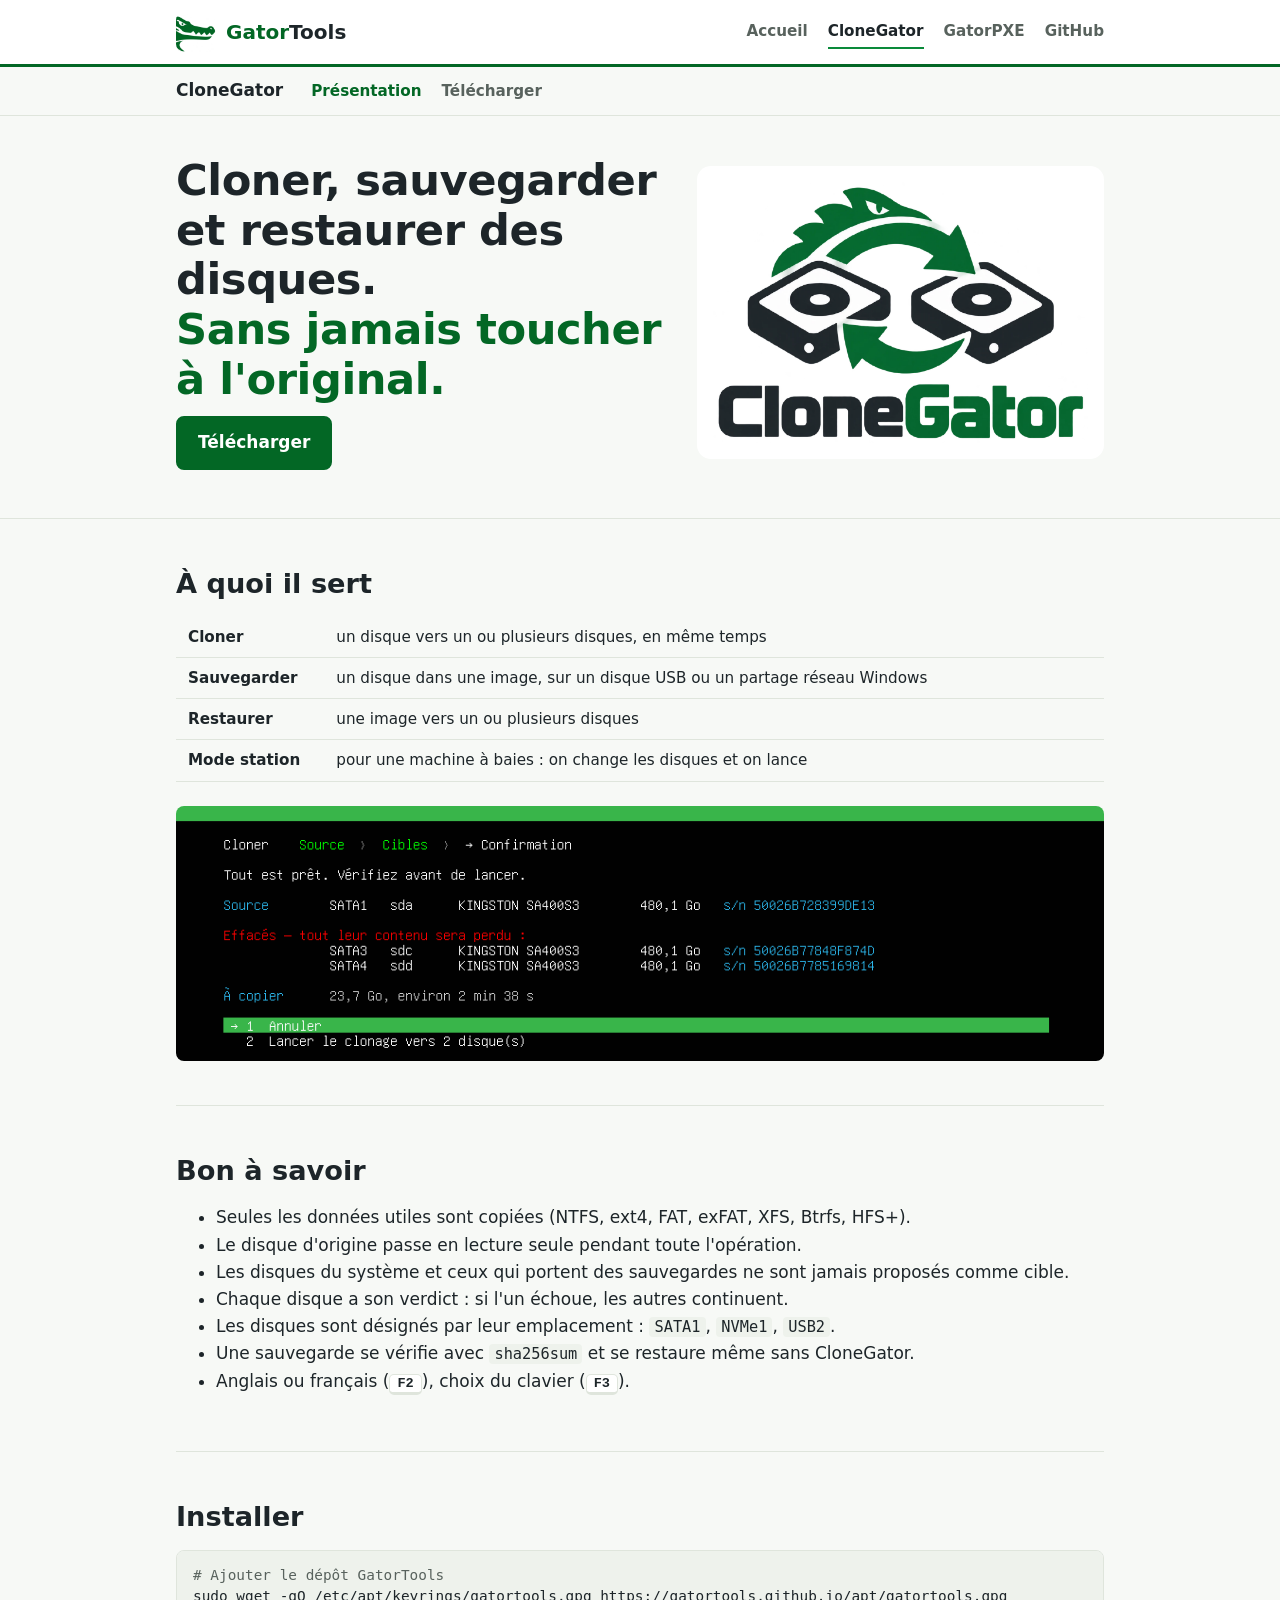
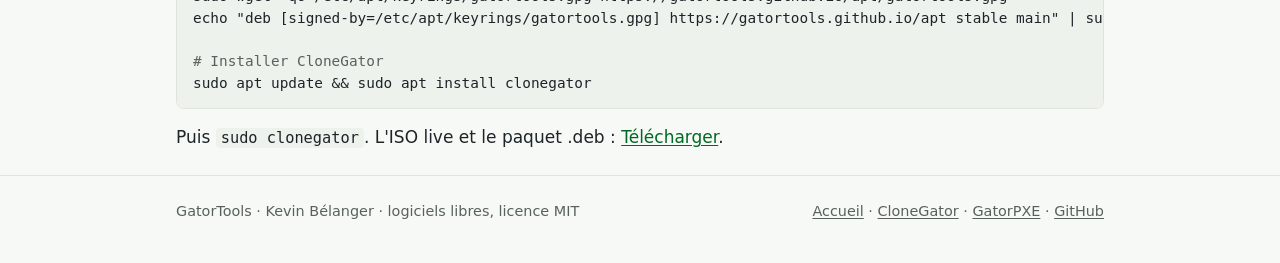
==== commit 9413837e: "Accueil minimal : une ligne d'accroche, deux cartes cliquables, une phrase chacune Co-Authored-By: C" ====
--- a/clonegator/index.html
+++ b/clonegator/index.html
@@ -19,7 +19,7 @@
     <nav class="navigation">
       <a href=".././">Accueil</a>
       <a href="../clonegator/" aria-current="page">CloneGator</a>
-      <a href=".././#gatorpxe">GatorPXE</a>
+      <a href="../gatorpxe/">GatorPXE</a>
       <a href="https://github.com/GatorTools">GitHub</a>
     </nav>
   </div>
@@ -89,7 +89,7 @@
 <footer class="pied">
   <div class="conteneur">
     <span>GatorTools · Kevin Bélanger · logiciels libres, licence MIT</span>
-    <span><a href=".././">Accueil</a> · <a href="../clonegator/">CloneGator</a> · <a href="https://github.com/GatorTools">GitHub</a></span>
+    <span><a href=".././">Accueil</a> · <a href="../clonegator/">CloneGator</a> · <a href="../gatorpxe/">GatorPXE</a> · <a href="https://github.com/GatorTools">GitHub</a></span>
   </div>
 </footer>
 
--- a/style.css
+++ b/style.css
@@ -379,3 +379,13 @@
 .choix h2 { font-size: 1.35rem; }
 .choix.recommande { border-left: 4px solid var(--vert-vif); padding-left: 20px; }
 details.notes summary { cursor: pointer; color: var(--doux); }
+
+/* Sur un écran étroit, chaque description passe sous son titre. */
+@media (max-width: 720px) {
+  .resume tr { display: block; border-bottom: 1px solid var(--ligne); padding: 8px 0; }
+  .resume th, .resume td { display: block; width: auto; border: 0; padding: 2px 12px; white-space: normal; }
+}
+
+/* Sur l'accueil, toute la carte d'un logiciel mène à sa page. */
+a.carte.logiciel { color: inherit; text-decoration: none; transition: border-color 0.15s; }
+a.carte.logiciel:hover { border-color: var(--vert-vif); }
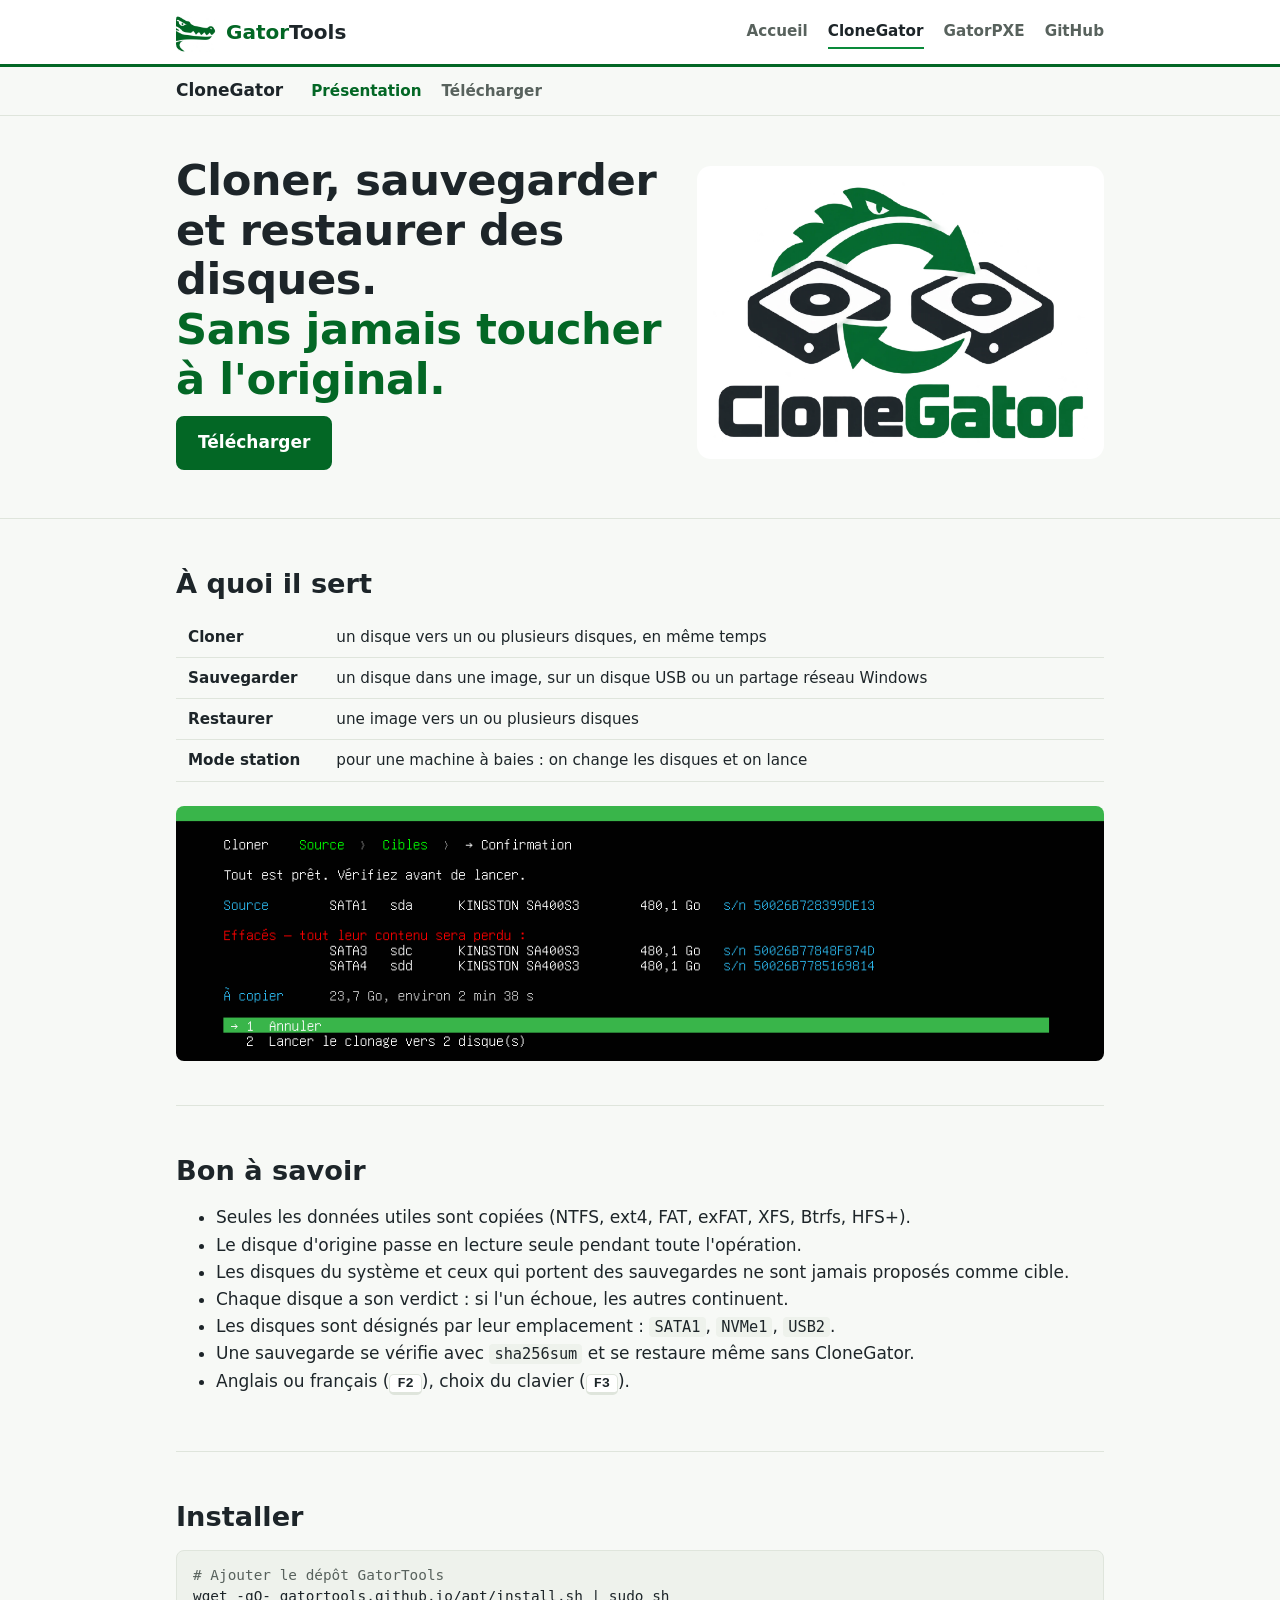
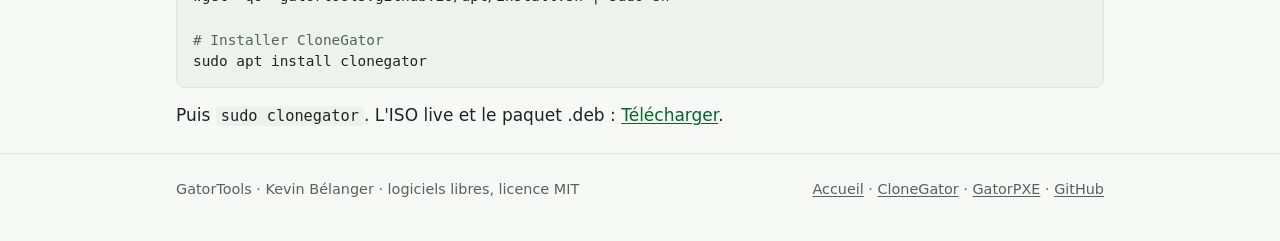
==== commit 591e9a36: "Installer CloneGator en deux lignes courtes, par le script du dépôt APT Co-Authored-By: Claude Opus " ====
--- a/clonegator/index.html
+++ b/clonegator/index.html
@@ -76,11 +76,10 @@
   <section id="installer">
     <h2>Installer</h2>
 <pre><code><span class="commentaire"># Ajouter le dépôt GatorTools</span>
-sudo wget -qO /etc/apt/keyrings/gatortools.gpg https://gatortools.github.io/apt/gatortools.gpg
-echo "deb [signed-by=/etc/apt/keyrings/gatortools.gpg] https://gatortools.github.io/apt stable main" | sudo tee /etc/apt/sources.list.d/gatortools.list
+wget -qO- gatortools.github.io/apt/install.sh | sudo sh
 
 <span class="commentaire"># Installer CloneGator</span>
-sudo apt update &amp;&amp; sudo apt install clonegator</code></pre>
+sudo apt install clonegator</code></pre>
     <p>Puis <code>sudo clonegator</code>. L'ISO live et le paquet .deb : <a href="telecharger.html">Télécharger</a>.</p>
   </section>
 
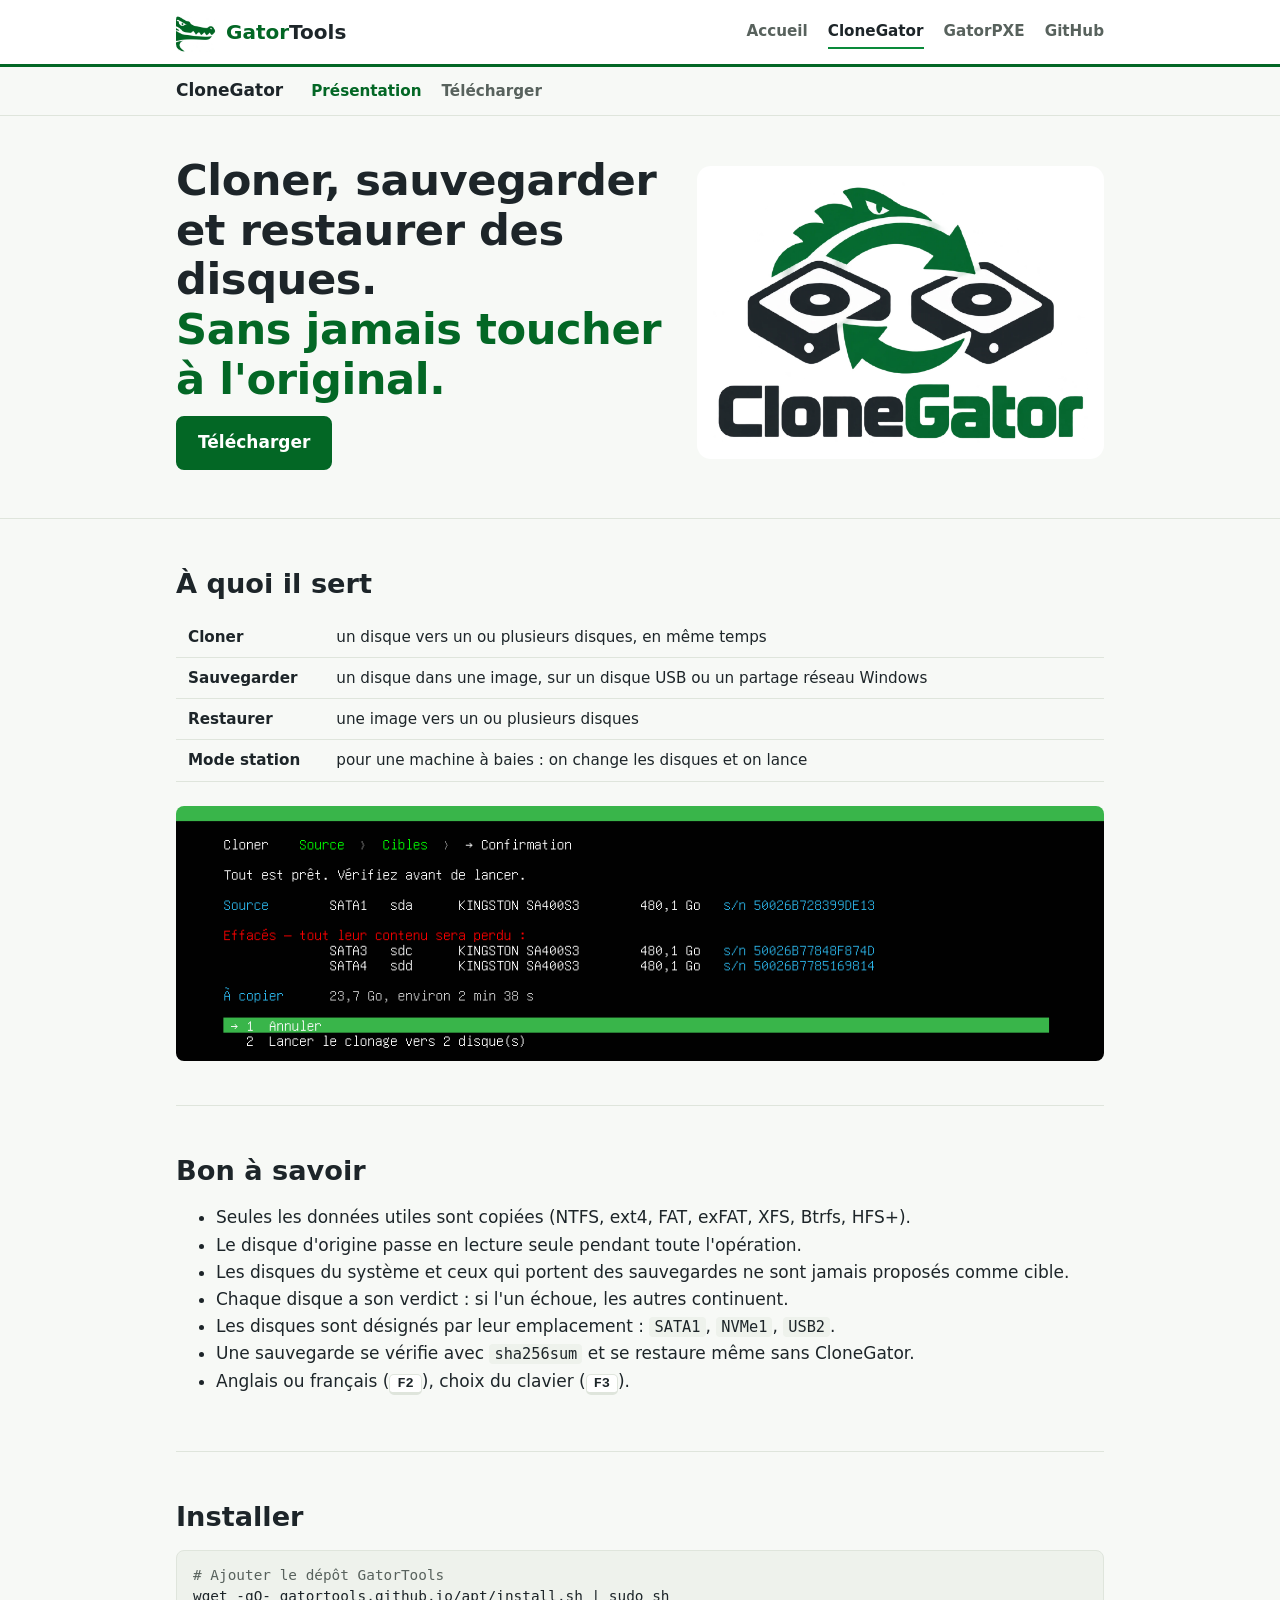
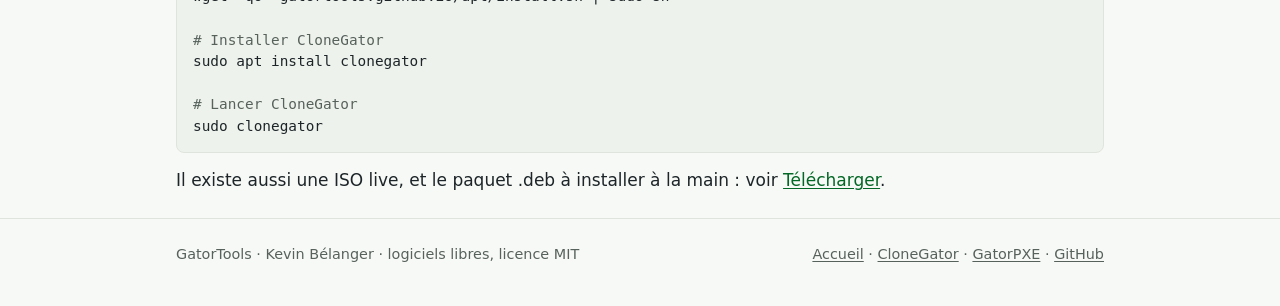
==== commit f1b436ec: "CloneGator, Installer : lancer dans le bloc, renvoi court vers Télécharger Co-Authored-By: Claude Op" ====
--- a/clonegator/index.html
+++ b/clonegator/index.html
@@ -79,8 +79,12 @@
 wget -qO- gatortools.github.io/apt/install.sh | sudo sh
 
 <span class="commentaire"># Installer CloneGator</span>
-sudo apt install clonegator</code></pre>
-    <p>Puis <code>sudo clonegator</code>. L'ISO live et le paquet .deb : <a href="telecharger.html">Télécharger</a>.</p>
+sudo apt install clonegator
+
+<span class="commentaire"># Lancer CloneGator</span>
+sudo clonegator</code></pre>
+    <p>Il existe aussi une ISO live, et le paquet .deb à installer à la main : voir
+    <a href="telecharger.html">Télécharger</a>.</p>
   </section>
 
 </main>
